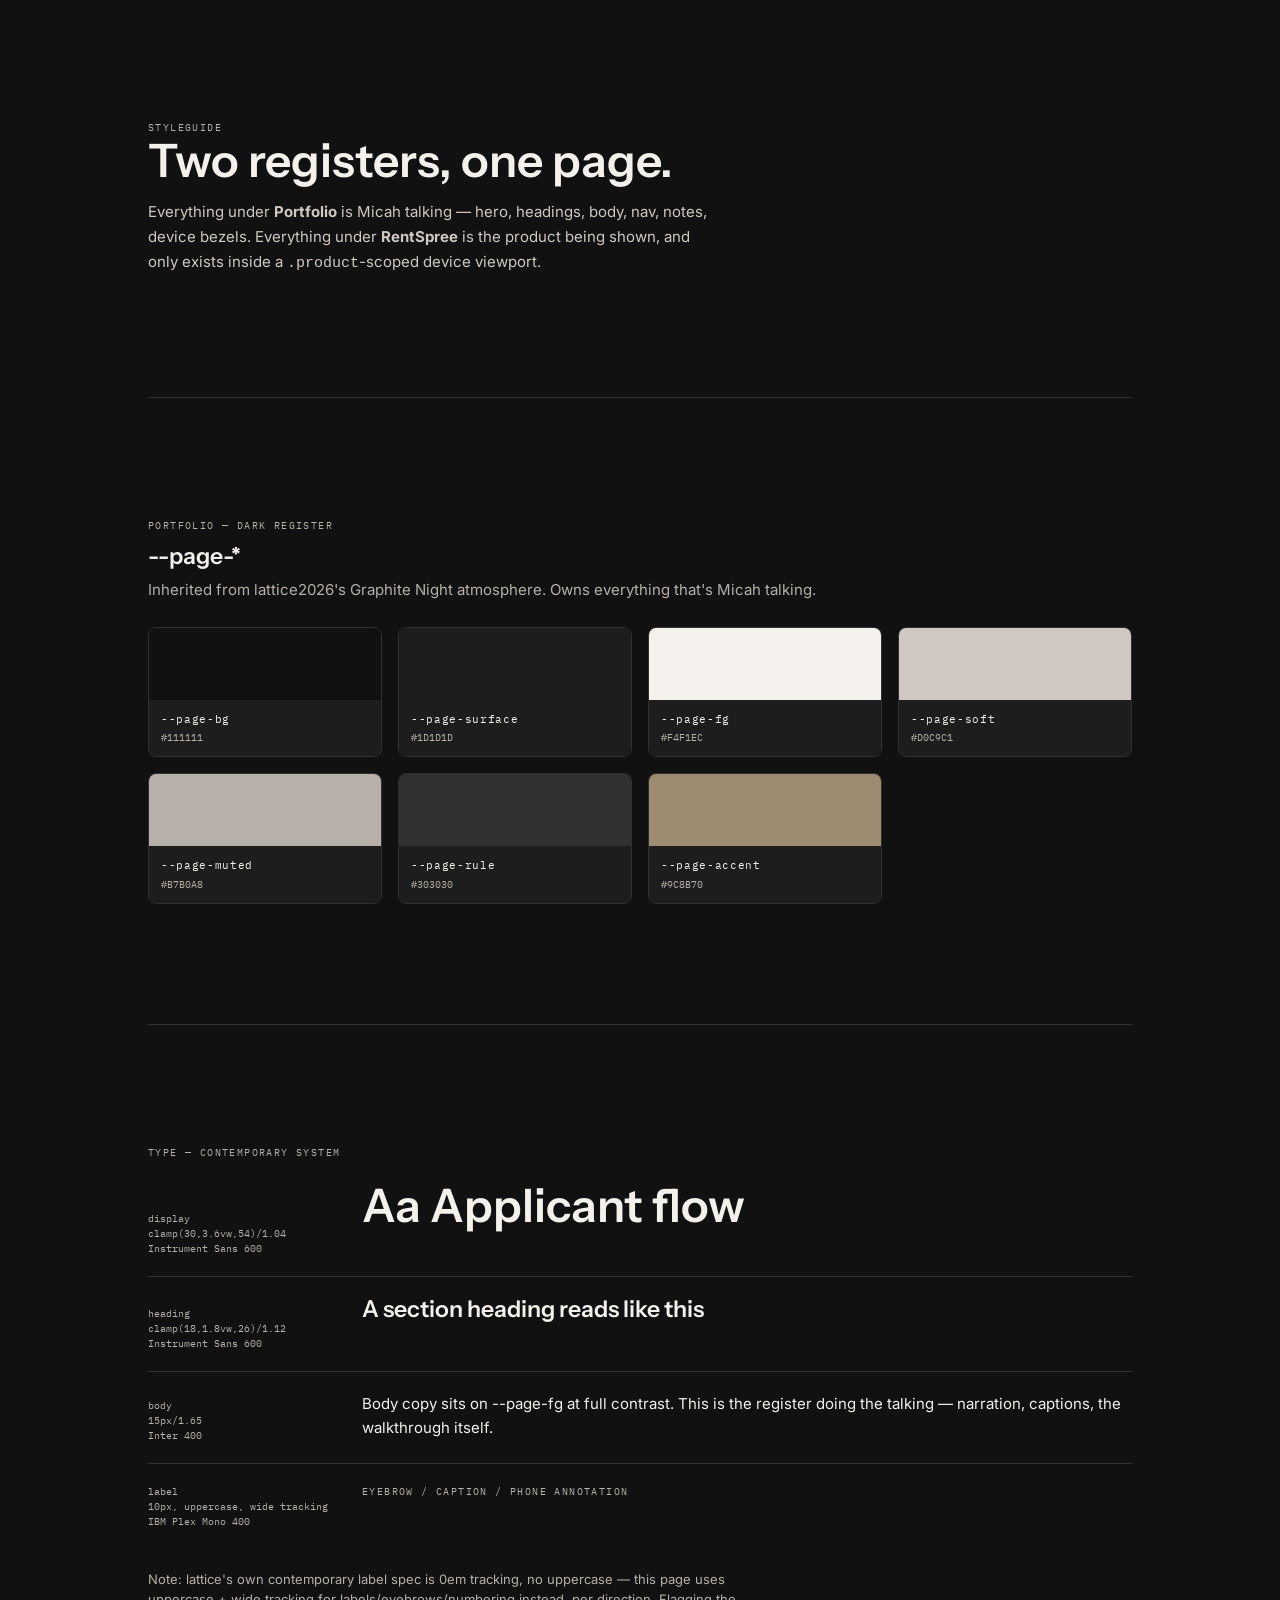
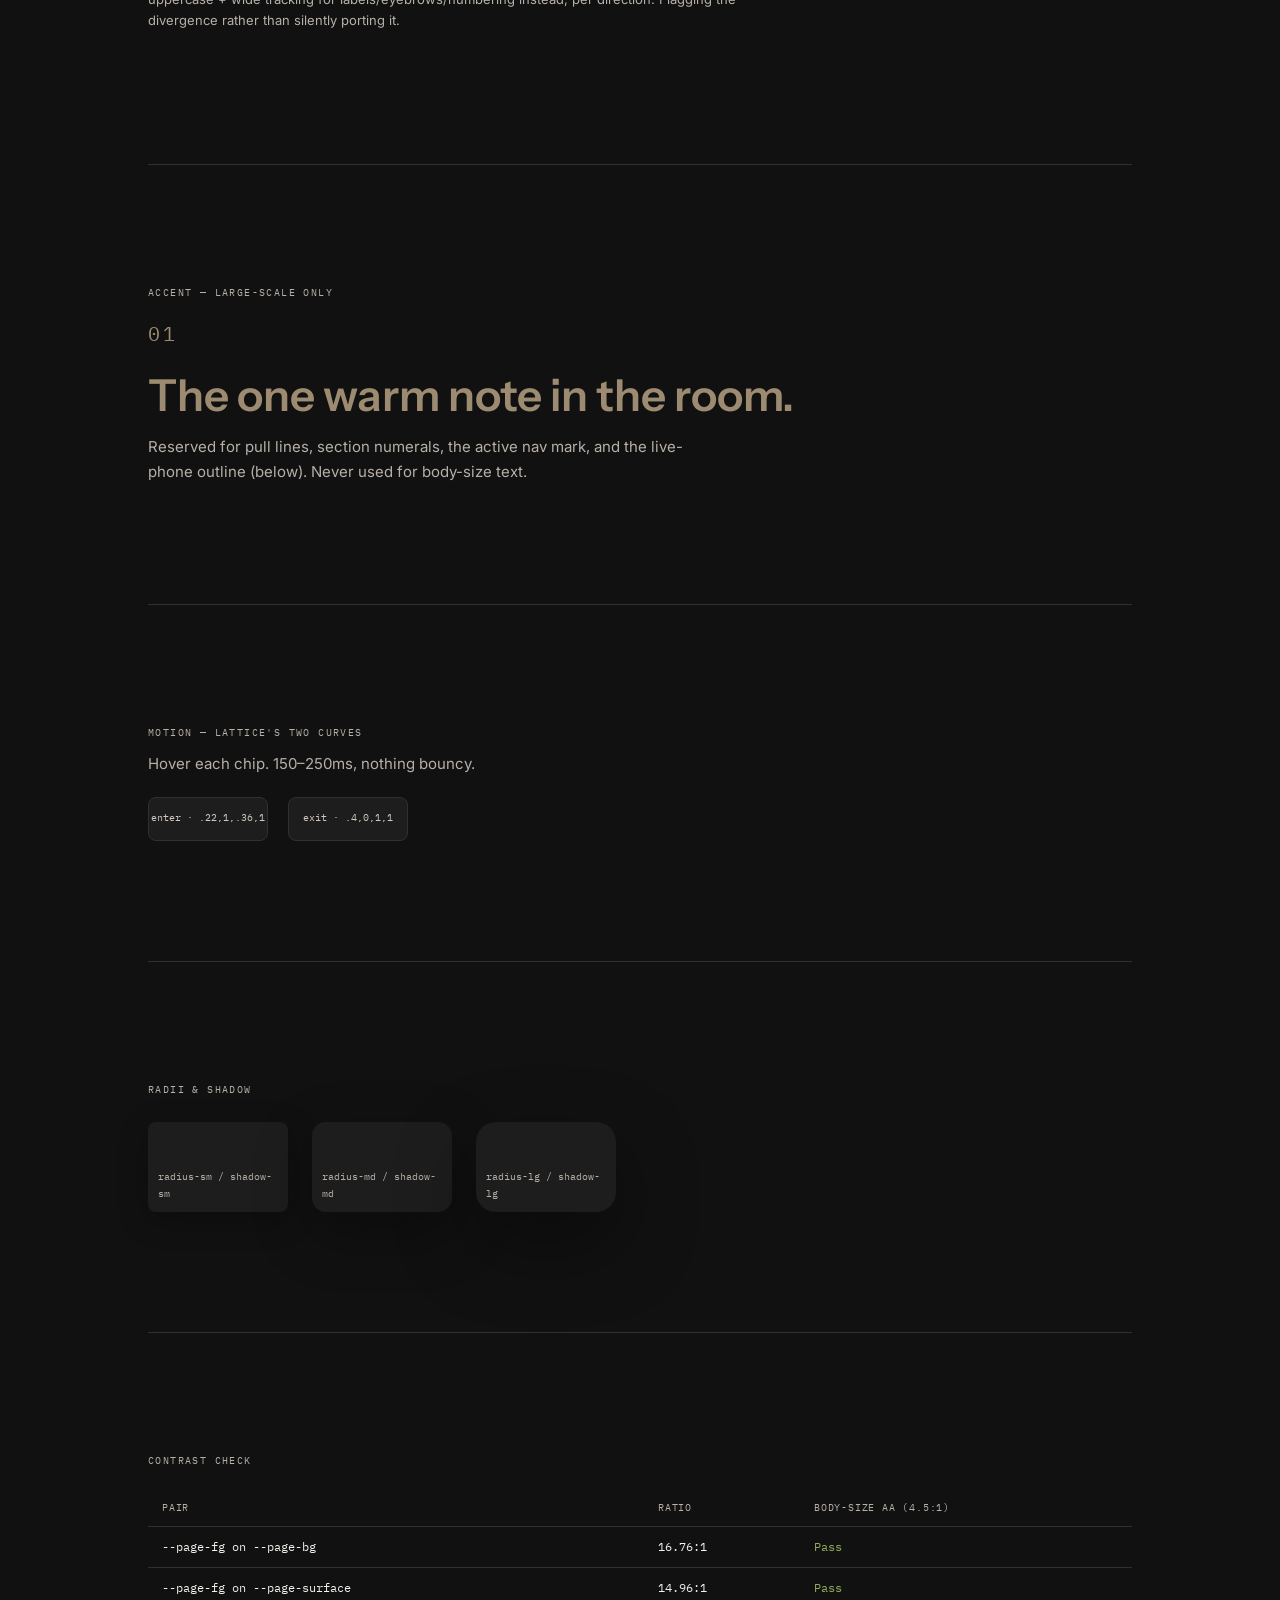
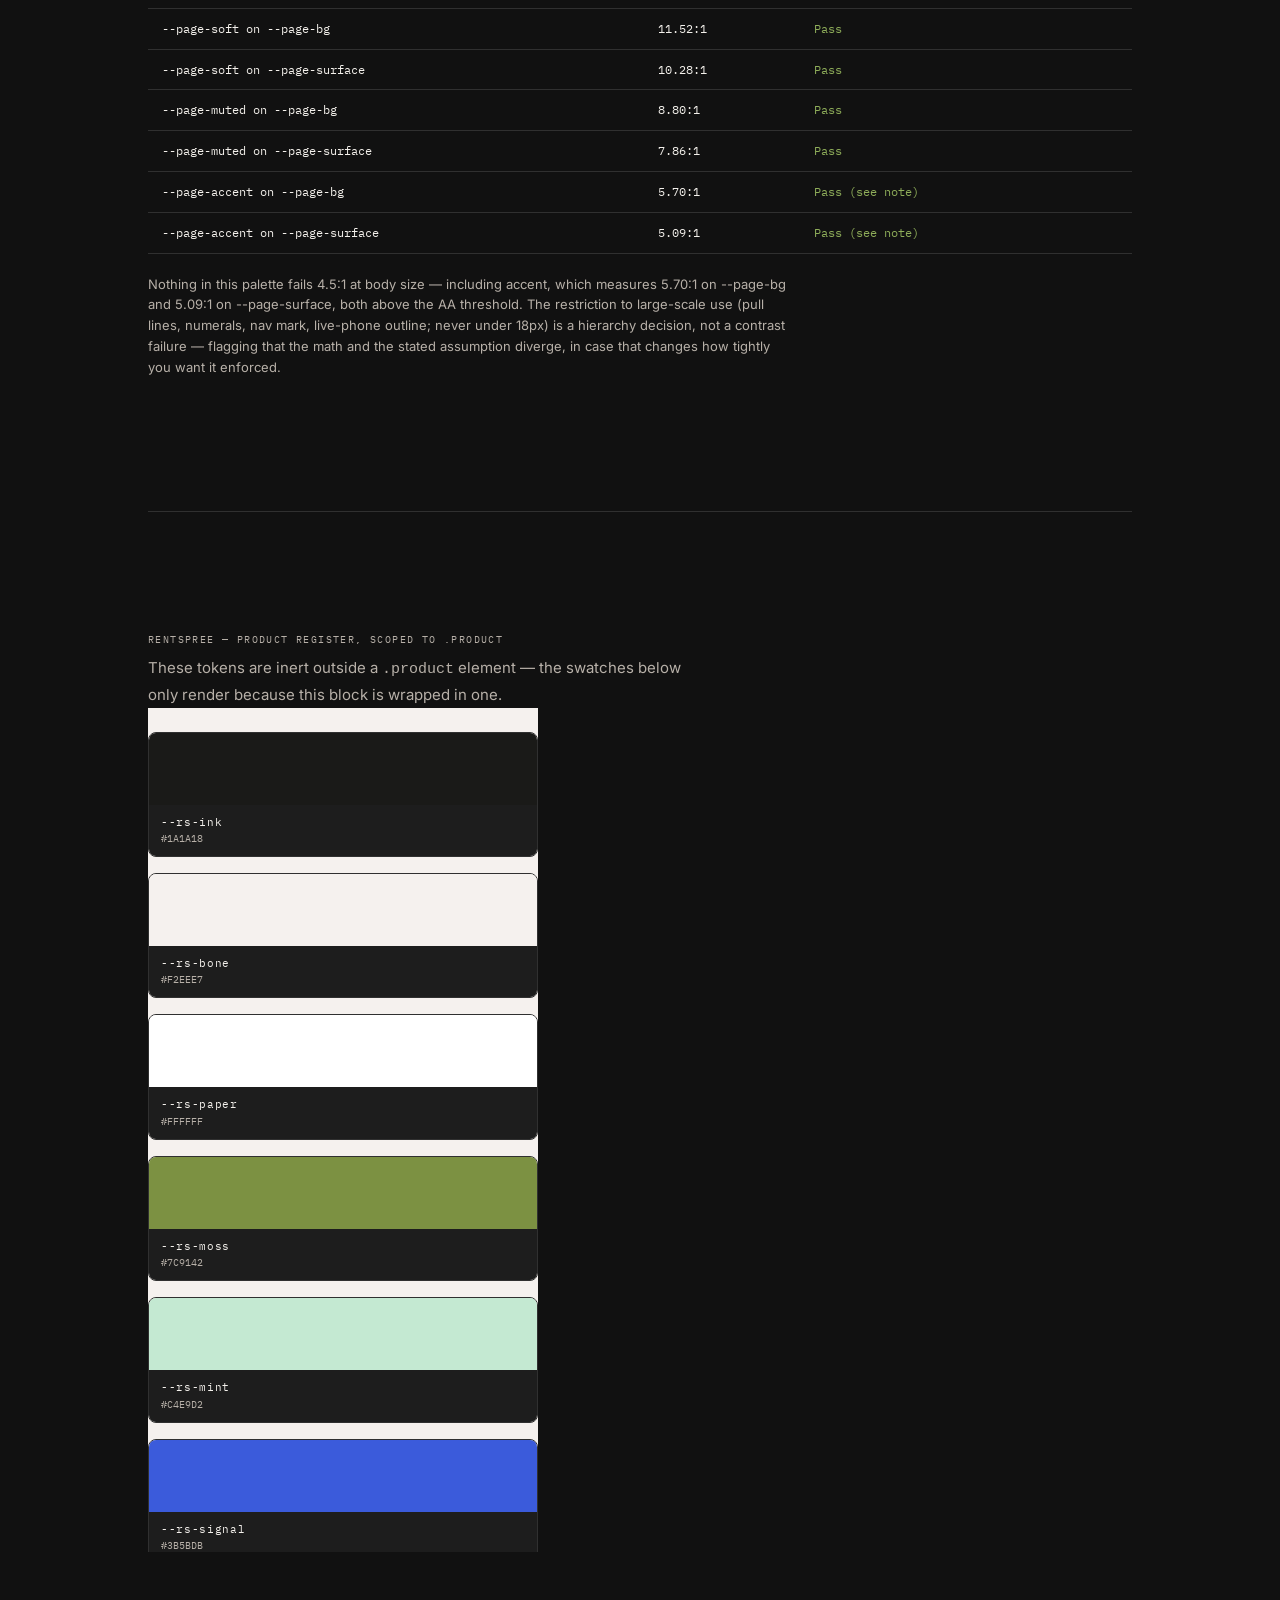
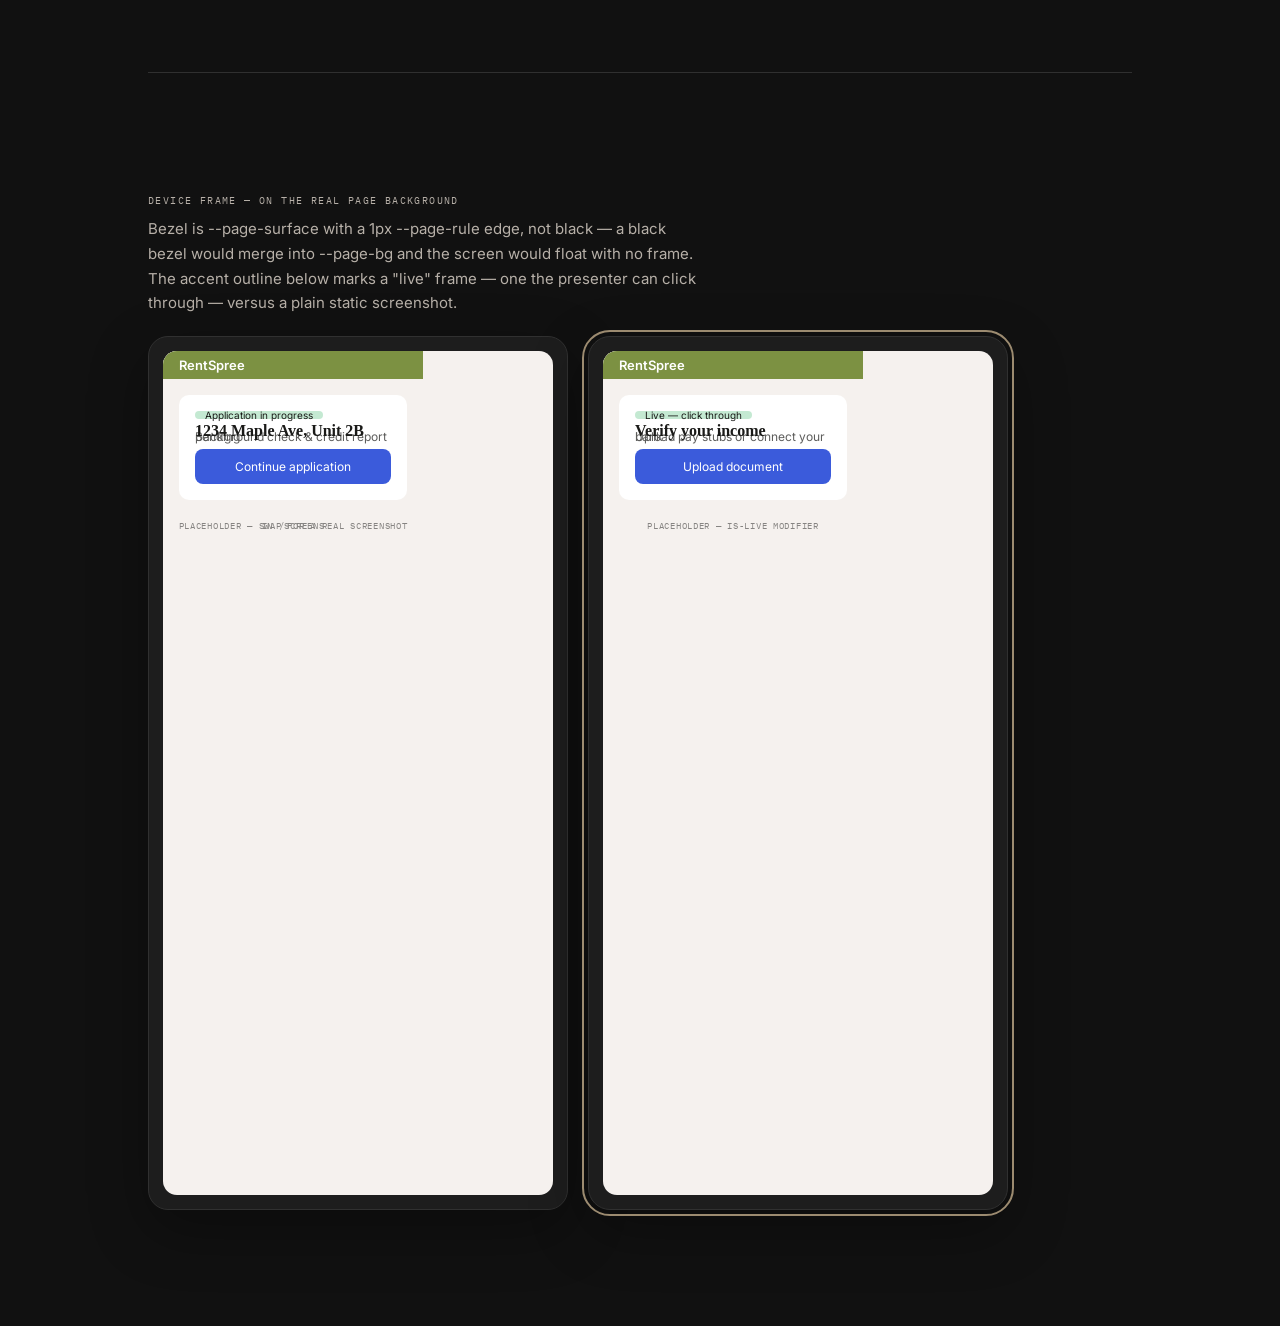
==== styleguide/index.html @ ebcebbb8 "Add applicants case-study prototype RentSpree applicant-experience redesign case study: hero, thesis" ====
<!DOCTYPE html>
<html lang="en">
<head>
<meta charset="UTF-8" />
<meta name="viewport" content="width=device-width, initial-scale=1.0" />
<title>Styleguide — Applicants</title>
<link rel="stylesheet" href="../css/styles.css" />
<style>
  /* Styleguide-only presentation chrome — not part of the token system. */
  .sg-section { border-top: 1px solid var(--page-rule); }
  .sg-section:first-of-type { border-top: none; }
  .sg-kicker { text-transform: uppercase; }
  .sg-grid { display: grid; grid-template-columns: repeat(auto-fill, minmax(200px, 1fr)); gap: 16px; margin-top: 24px; }
  .sg-swatch { border-radius: var(--radius-sm); overflow: hidden; border: 1px solid var(--page-rule); }
  .sg-swatch-color { height: 72px; }
  .sg-swatch-meta { padding: 10px 12px; background: var(--page-surface); }
  .sg-swatch-meta .name { font-family: var(--font-label); font-size: 11px; letter-spacing: 0.06em; color: var(--page-fg); margin-bottom: 2px; }
  .sg-swatch-meta .hex { font-family: var(--font-label); font-size: 10px; color: var(--page-muted); }
  .sg-type-row { display: flex; align-items: baseline; gap: 24px; padding: 20px 0; border-top: 1px solid var(--page-rule); }
  .sg-type-row:first-of-type { border-top: none; }
  .sg-type-row .meta { flex-shrink: 0; width: 190px; font-family: var(--font-label); font-size: 10px; color: var(--page-muted); line-height: 1.5; }
  .sg-motion-row { display: flex; gap: 20px; align-items: center; margin-top: 20px; flex-wrap: wrap; }
  .sg-motion-chip {
    width: 120px; height: 44px; border-radius: var(--radius-sm);
    background: var(--page-surface); border: 1px solid var(--page-rule);
    display: flex; align-items: center; justify-content: center;
    font-family: var(--font-label); font-size: 10px; color: var(--page-soft);
    cursor: pointer; transform: translateY(0);
  }
  .sg-motion-chip.enter { transition: transform var(--duration-slow) var(--ease-enter); }
  .sg-motion-chip.exit { transition: transform var(--duration-fast) var(--ease-exit); }
  .sg-motion-chip:hover { transform: translateY(-6px); }
  .sg-shadow-row { display: flex; gap: 24px; margin-top: 24px; flex-wrap: wrap; }
  .sg-shadow-chip {
    width: 140px; height: 90px; border-radius: var(--radius-md);
    background: var(--page-surface); display: flex; align-items: flex-end;
    padding: 10px; font-family: var(--font-label); font-size: 10px; color: var(--page-muted);
  }
  .sg-contrast-table { width: 100%; border-collapse: collapse; margin-top: 20px; font-family: var(--font-label); font-size: 12px; }
  .sg-contrast-table th, .sg-contrast-table td { text-align: left; padding: 10px 14px; border-bottom: 1px solid var(--page-rule); }
  .sg-contrast-table th { color: var(--page-muted); font-weight: 400; text-transform: uppercase; letter-spacing: 0.08em; font-size: 10px; }
  .sg-pass { color: var(--rs-moss, #8FAE5A); }
  .sg-note { color: var(--page-muted); font-family: var(--font-body); font-size: 13px; line-height: 1.6; margin-top: 20px; max-width: 640px; }

  /* Placeholder RentSpree screen mock — swap for a real screenshot in
     /screens once one exists. Built entirely from --rs-* tokens to prove
     the scoping: these values do not exist outside .product. */
  .screen-mock { width: 260px; background: var(--rs-bone); font-family: var(--font-body); }
  .screen-mock .bar { background: var(--rs-moss); color: var(--rs-paper); padding: 14px 16px; font-size: 13px; font-weight: 600; }
  .screen-mock .card { background: var(--rs-paper); margin: 16px; padding: 16px; border-radius: 10px; }
  .screen-mock .card h4 { font-family: Georgia, serif; margin: 0 0 6px; color: var(--rs-ink); font-size: 16px; }
  .screen-mock .card p { margin: 0 0 12px; color: var(--rs-ink); font-size: 12px; opacity: 0.7; }
  .screen-mock .card .pill { display: inline-block; background: var(--rs-mint); color: var(--rs-ink); font-size: 10px; padding: 4px 10px; border-radius: 999px; margin-bottom: 12px; }
  .screen-mock .card button { background: var(--rs-signal); color: var(--rs-paper); border: none; border-radius: 8px; padding: 10px 14px; font-size: 12px; font-family: inherit; width: 100%; }
  .screen-mock .placeholder-tag { text-align: center; padding: 10px; font-family: var(--font-label); font-size: 9px; letter-spacing: 0.08em; color: var(--rs-ink); opacity: 0.5; text-transform: uppercase; }
</style>
</head>
<body>
  <main class="wrap">

    <section class="sg-section" style="padding-top: var(--space-section);">
      <p class="label">Styleguide</p>
      <h1 class="display">Two registers, one page.</h1>
      <p class="text-body text-soft" style="margin-top: 16px; max-width: 560px;">
        Everything under <strong>Portfolio</strong> is Micah talking — hero, headings, body,
        nav, notes, device bezels. Everything under <strong>RentSpree</strong> is the product
        being shown, and only exists inside a <code>.product</code>-scoped device viewport.
      </p>
    </section>

    <!-- ── Portfolio register ────────────────────────────────────────── -->
    <section class="sg-section">
      <p class="label sg-kicker">Portfolio — dark register</p>
      <h2 class="heading" style="margin-top: 10px;">--page-*</h2>
      <p class="text-body text-muted" style="margin-top: 8px;">Inherited from lattice2026's Graphite Night atmosphere. Owns everything that's Micah talking.</p>

      <div class="sg-grid">
        <div class="sg-swatch"><div class="sg-swatch-color" style="background:#111111;"></div><div class="sg-swatch-meta"><div class="name">--page-bg</div><div class="hex">#111111</div></div></div>
        <div class="sg-swatch"><div class="sg-swatch-color" style="background:#1D1D1D;"></div><div class="sg-swatch-meta"><div class="name">--page-surface</div><div class="hex">#1D1D1D</div></div></div>
        <div class="sg-swatch"><div class="sg-swatch-color" style="background:#F4F1EC;"></div><div class="sg-swatch-meta"><div class="name">--page-fg</div><div class="hex">#F4F1EC</div></div></div>
        <div class="sg-swatch"><div class="sg-swatch-color" style="background:#D0C9C1;"></div><div class="sg-swatch-meta"><div class="name">--page-soft</div><div class="hex">#D0C9C1</div></div></div>
        <div class="sg-swatch"><div class="sg-swatch-color" style="background:#B7B0A8;"></div><div class="sg-swatch-meta"><div class="name">--page-muted</div><div class="hex">#B7B0A8</div></div></div>
        <div class="sg-swatch"><div class="sg-swatch-color" style="background:#303030;"></div><div class="sg-swatch-meta"><div class="name">--page-rule</div><div class="hex">#303030</div></div></div>
        <div class="sg-swatch"><div class="sg-swatch-color" style="background:#9C8B70;"></div><div class="sg-swatch-meta"><div class="name">--page-accent</div><div class="hex">#9C8B70</div></div></div>
      </div>
    </section>

    <!-- ── Type ──────────────────────────────────────────────────────── -->
    <section class="sg-section">
      <p class="label sg-kicker">Type — contemporary system</p>
      <div class="sg-type-row">
        <div class="meta">display<br/>clamp(30,3.6vw,54)/1.04<br/>Instrument Sans 600</div>
        <div class="display">Aa Applicant flow</div>
      </div>
      <div class="sg-type-row">
        <div class="meta">heading<br/>clamp(18,1.8vw,26)/1.12<br/>Instrument Sans 600</div>
        <div class="heading">A section heading reads like this</div>
      </div>
      <div class="sg-type-row">
        <div class="meta">body<br/>15px/1.65<br/>Inter 400</div>
        <p class="text-body">Body copy sits on --page-fg at full contrast. This is the register doing the talking — narration, captions, the walkthrough itself.</p>
      </div>
      <div class="sg-type-row">
        <div class="meta">label<br/>10px, uppercase, wide tracking<br/>IBM Plex Mono 400</div>
        <p class="label">Eyebrow / caption / phone annotation</p>
      </div>
      <p class="sg-note">
        Note: lattice's own contemporary label spec is 0em tracking, no uppercase — this page uses uppercase + wide tracking
        for labels/eyebrows/numbering instead, per direction. Flagging the divergence rather than silently porting it.
      </p>
    </section>

    <!-- ── Accent discipline ─────────────────────────────────────────── -->
    <section class="sg-section">
      <p class="label sg-kicker">Accent — large-scale only</p>
      <p class="section-number" style="margin-top: 16px;">01</p>
      <p class="pull-line" style="margin-top: 10px;">The one warm note in the room.</p>
      <p class="text-body text-muted" style="margin-top: 14px; max-width: 560px;">
        Reserved for pull lines, section numerals, the active nav mark, and the live-phone outline (below).
        Never used for body-size text.
      </p>
    </section>

    <!-- ── Motion ────────────────────────────────────────────────────── -->
    <section class="sg-section">
      <p class="label sg-kicker">Motion — lattice's two curves</p>
      <p class="text-body text-muted" style="margin-top: 10px;">Hover each chip. 150–250ms, nothing bouncy.</p>
      <div class="sg-motion-row">
        <div class="sg-motion-chip enter">enter · .22,1,.36,1</div>
        <div class="sg-motion-chip exit">exit · .4,0,1,1</div>
      </div>
    </section>

    <!-- ── Radii & shadow ────────────────────────────────────────────── -->
    <section class="sg-section">
      <p class="label sg-kicker">Radii &amp; shadow</p>
      <div class="sg-shadow-row">
        <div class="sg-shadow-chip" style="border-radius: var(--radius-sm); box-shadow: var(--shadow-sm);">radius-sm / shadow-sm</div>
        <div class="sg-shadow-chip" style="border-radius: var(--radius-md); box-shadow: var(--shadow-md);">radius-md / shadow-md</div>
        <div class="sg-shadow-chip" style="border-radius: var(--radius-lg); box-shadow: var(--shadow-lg);">radius-lg / shadow-lg</div>
      </div>
    </section>

    <!-- ── Contrast check ────────────────────────────────────────────── -->
    <section class="sg-section">
      <p class="label sg-kicker">Contrast check</p>
      <table class="sg-contrast-table">
        <thead><tr><th>Pair</th><th>Ratio</th><th>Body-size AA (4.5:1)</th></tr></thead>
        <tbody>
          <tr><td>--page-fg on --page-bg</td><td>16.76:1</td><td class="sg-pass">Pass</td></tr>
          <tr><td>--page-fg on --page-surface</td><td>14.96:1</td><td class="sg-pass">Pass</td></tr>
          <tr><td>--page-soft on --page-bg</td><td>11.52:1</td><td class="sg-pass">Pass</td></tr>
          <tr><td>--page-soft on --page-surface</td><td>10.28:1</td><td class="sg-pass">Pass</td></tr>
          <tr><td>--page-muted on --page-bg</td><td>8.80:1</td><td class="sg-pass">Pass</td></tr>
          <tr><td>--page-muted on --page-surface</td><td>7.86:1</td><td class="sg-pass">Pass</td></tr>
          <tr><td>--page-accent on --page-bg</td><td>5.70:1</td><td class="sg-pass">Pass (see note)</td></tr>
          <tr><td>--page-accent on --page-surface</td><td>5.09:1</td><td class="sg-pass">Pass (see note)</td></tr>
        </tbody>
      </table>
      <p class="sg-note">
        Nothing in this palette fails 4.5:1 at body size — including accent, which measures 5.70:1 on --page-bg and 5.09:1
        on --page-surface, both above the AA threshold. The restriction to large-scale use (pull lines, numerals, nav mark,
        live-phone outline; never under 18px) is a hierarchy decision, not a contrast failure — flagging that the math and
        the stated assumption diverge, in case that changes how tightly you want it enforced.
      </p>
    </section>

    <!-- ── RentSpree register ────────────────────────────────────────── -->
    <section class="sg-section">
      <p class="label sg-kicker">RentSpree — product register, scoped to .product</p>
      <p class="text-body text-muted" style="margin-top: 8px; max-width: 560px;">
        These tokens are inert outside a <code>.product</code> element — the swatches below only render because this
        block is wrapped in one.
      </p>
      <div class="product">
        <div class="sg-grid">
          <div class="sg-swatch"><div class="sg-swatch-color" style="background:var(--rs-ink);"></div><div class="sg-swatch-meta"><div class="name">--rs-ink</div><div class="hex">#1A1A18</div></div></div>
          <div class="sg-swatch"><div class="sg-swatch-color" style="background:var(--rs-bone);"></div><div class="sg-swatch-meta"><div class="name">--rs-bone</div><div class="hex">#F2EEE7</div></div></div>
          <div class="sg-swatch"><div class="sg-swatch-color" style="background:var(--rs-paper); border-color: var(--page-rule);"></div><div class="sg-swatch-meta"><div class="name">--rs-paper</div><div class="hex">#FFFFFF</div></div></div>
          <div class="sg-swatch"><div class="sg-swatch-color" style="background:var(--rs-moss);"></div><div class="sg-swatch-meta"><div class="name">--rs-moss</div><div class="hex">#7C9142</div></div></div>
          <div class="sg-swatch"><div class="sg-swatch-color" style="background:var(--rs-mint);"></div><div class="sg-swatch-meta"><div class="name">--rs-mint</div><div class="hex">#C4E9D2</div></div></div>
          <div class="sg-swatch"><div class="sg-swatch-color" style="background:var(--rs-signal);"></div><div class="sg-swatch-meta"><div class="name">--rs-signal</div><div class="hex">#3B5BDB</div></div></div>
        </div>
      </div>
    </section>

    <!-- ── Device frame on the real page background ─────────────────── -->
    <section class="sg-section" style="padding-bottom: var(--space-section);">
      <p class="label sg-kicker">Device frame — on the real page background</p>
      <p class="text-body text-muted" style="margin-top: 8px; max-width: 560px;">
        Bezel is --page-surface with a 1px --page-rule edge, not black — a black bezel would merge into --page-bg and the
        screen would float with no frame. The accent outline below marks a "live" frame — one the presenter can click
        through — versus a plain static screenshot.
      </p>
      <div class="sg-motion-row" style="align-items: flex-start;">
        <div class="device-frame">
          <div class="product screen">
            <div class="screen-mock">
              <div class="bar">RentSpree</div>
              <div class="card">
                <span class="pill">Application in progress</span>
                <h4>1234 Maple Ave, Unit 2B</h4>
                <p>Background check &amp; credit report pending</p>
                <button>Continue application</button>
              </div>
              <div class="placeholder-tag">Placeholder — swap for a real screenshot in /screens</div>
            </div>
          </div>
        </div>
        <div class="device-frame is-live">
          <div class="product screen">
            <div class="screen-mock">
              <div class="bar">RentSpree</div>
              <div class="card">
                <span class="pill">Live — click through</span>
                <h4>Verify your income</h4>
                <p>Upload pay stubs or connect your bank</p>
                <button>Upload document</button>
              </div>
              <div class="placeholder-tag">Placeholder — is-live modifier</div>
            </div>
          </div>
        </div>
      </div>
    </section>

  </main>
</body>
</html>
---- css/styles.css ----
@import url('https://fonts.googleapis.com/css2?family=Instrument+Sans:wght@300;400;500;600&family=IBM+Plex+Mono:ital,wght@0,300;0,400;0,500;1,300;1,400&family=Inter:wght@400;500;600&family=Newsreader:opsz,wght@6..72,400;6..72,500&family=Manrope:wght@400;500;600;700&display=swap');

/* ============================================================================
   APPLICANTS — design tokens
   Real CSS custom properties, not JS objects — unlike lattice2026, this page
   never swaps palettes at runtime, so the tokens can live where they belong.

   TWO REGISTERS. They must not bleed into each other:
     --page-*  the portfolio voice. Everything that's Micah talking: hero,
               headings, body, nav, captions, notes, device bezels, footer.
     --rs-*    RentSpree, the product being shown. Scoped under `.product`,
               applied only to the device-viewport contents. Never reference
               --rs-* outside `.product`, never reference --page-* inside it.
   No lint config enforces this yet — this comment is the enforcement.
   ============================================================================ */

:root {
  /* ── Portfolio register — inherited from lattice2026's Graphite Night
     atmosphere + contemporary type system. This is the hand. ───────────── */
  --page-bg:      #111111;
  --page-surface: #1D1D1D;
  --page-fg:      #F4F1EC;
  --page-soft:    #D0C9C1;
  --page-muted:   #B7B0A8;
  --page-rule:    #303030;
  --page-accent:  #9C8B70; /* the one warm note — don't add another */

  /* ── Type — contemporary system, ported verbatim from lattice's data.js ── */
  --font-heading: 'Instrument Sans', system-ui, sans-serif;
  --font-body:    'Inter', 'Helvetica Neue', sans-serif; /* contemporary.body in lattice's data.js */
  --font-label:   'IBM Plex Mono', 'Courier New', monospace;

  --size-display: clamp(30px, 3.6vw, 54px);
  --line-display: 1.04;
  --weight-display: 600;

  --size-heading: clamp(18px, 1.8vw, 26px);
  --line-heading: 1.12;
  --weight-heading: 600;

  --size-body: 15px;
  --line-body: 1.65;

  --size-label: 10px;
  --weight-label: 400;
  --tracking-label: 0.14em; /* deliberate: lattice's own contemporary label is
    0em/no-transform in data.js, but this page's eyebrows/captions/numbering
    need to read as labels at a glance, so this is uppercase + wide tracking
    per direction, not a strict port. Flagged in the report back. */

  /* ── Motion — lattice's two curves, nothing else ─────────────────────── */
  --ease-enter: cubic-bezier(.22, 1, .36, 1);
  --ease-exit:  cubic-bezier(.4, 0, 1, 1);
  --duration-fast: 150ms;
  --duration-base: 200ms;
  --duration-slow: 250ms;

  /* ── Radii — 8–20px band, same as lattice's chrome ───────────────────── */
  --radius-sm: 8px;
  --radius-md: 14px;
  --radius-lg: 20px;

  /* ── Shadows — lattice's actual layered values, reused verbatim ──────── */
  --shadow-sm: 0 8px 30px rgba(0, 0, 0, 0.28);
  --shadow-md: 0 20px 60px rgba(0, 0, 0, 0.32);
  --shadow-lg: 0 30px 80px rgba(0, 0, 0, 0.4);

  /* ── Layout — the deliberate break from lattice's edge-to-edge canvas ── */
  --content-max: 1080px;
  --gutter: clamp(20px, 6vw, 48px);
  --space-section: clamp(64px, 10vw, 120px);
}

/* ── RentSpree register — the product being demoed. Scoped to `.product`
   on the device-viewport element. Nowhere else. ─────────────────────────── */
.product {
  --rs-ink:    #1A1A18;
  --rs-bone:   #F5F1EE; /* pixel-sampled off refs/ exports 08-19 — was #F2EEE7, an eyeball guess */
  --rs-paper:  #FFFFFF;
  --rs-moss:   #7C9142;
  --rs-mint:   #C4E9D2;
  --rs-signal: #3B5BDB;
  /* Proposed 7th token, not in the original 6 — the applications-list property
     cards render as a third neutral, visibly darker than --rs-paper and
     visibly grayer than --rs-bone. Neither existing token matches without
     looking wrong. Named to match the moss/mint/bone pattern; flagged in the
     report back rather than silently folded into --rs-paper. */
  --rs-fog:    #ECE8DF; /* pixel-sampled, confirms the earlier eyeballed guess almost exactly */

  /* New from the 08-19 refs — a pale blue fill for a selected radio row.
     Pixel-sampled at #D7E5FF; roughly a ~20% tint of --rs-signal over white,
     but close enough only in spirit — kept as its own literal token rather
     than a computed tint so it matches the export exactly. */
  --rs-signal-tint: #D7E5FF;

  --rs-font-heading: 'Newsreader', Georgia, serif;
  --rs-font-body:    'Manrope', system-ui, sans-serif;

  /* Layout/color for the scope element itself lives here too, not in
     product.css — a bare `.product { }` selector declared separately in two
     stylesheets was silently losing its second declaration in this browser's
     rendering (full rule dropped from the parsed CSSOM, cause unconfirmed).
     One rule, one place, no collision possible. */
  width: 390px;
  height: 844px;
  position: relative; /* anchors .rs-scroll-top to the screen, not the page */
  display: flex;
  flex-direction: column;
  background: var(--rs-bone);
  color: var(--rs-ink);
  font-family: var(--rs-font-body);
  font-size: 15px;
  line-height: 1.4;
  overflow: hidden;
}

/* ── Reset ────────────────────────────────────────────────────────────── */
* { box-sizing: border-box; }
html, body { height: 100%; margin: 0; }
body {
  background: var(--page-bg);
  color: var(--page-fg);
  font-family: var(--font-body);
  font-size: var(--size-body);
  line-height: var(--line-body);
}
img { max-width: 100%; display: block; }
a { color: inherit; }

@media (prefers-reduced-motion: reduce) {
  *, *::before, *::after {
    animation-duration: 0.01ms !important;
    animation-iteration-count: 1 !important;
    transition-duration: 0.01ms !important;
    scroll-behavior: auto !important;
  }
}

/* ── Type scale — contemporary, portfolio register only ──────────────────
   Hero is the one deliberate exception (exceeds --size-display) — deferred
   until the hero content/copy exists; see the report back for why. ──────── */
.display {
  font-family: var(--font-heading);
  font-size: var(--size-display);
  line-height: var(--line-display);
  font-weight: var(--weight-display);
  color: var(--page-fg);
  margin: 0;
}
.heading {
  font-family: var(--font-heading);
  font-size: var(--size-heading);
  line-height: var(--line-heading);
  font-weight: var(--weight-heading);
  color: var(--page-fg);
  margin: 0;
}
.text-body { font-family: var(--font-body); font-size: var(--size-body); line-height: var(--line-body); color: var(--page-fg); margin: 0; }
.text-soft { color: var(--page-soft); }
.text-muted { color: var(--page-muted); } /* captions & labels only — see contrast note */
.label {
  font-family: var(--font-label);
  font-size: var(--size-label);
  font-weight: var(--weight-label);
  text-transform: uppercase;
  letter-spacing: var(--tracking-label);
  color: var(--page-muted);
  margin: 0;
}

/* ── Accent discipline ─────────────────────────────────────────────────────
   --page-accent is restricted to large-scale marks: pull lines, section
   numerals, the active nav mark, the live-phone outline. Never body text,
   never anything under 18px — enforced by convention, not by a lint rule. */
.pull-line {
  font-family: var(--font-heading);
  font-size: clamp(28px, 4vw, 44px);
  line-height: 1.15;
  font-weight: var(--weight-display);
  color: var(--page-accent);
  margin: 0;
}
.section-number {
  font-family: var(--font-label);
  font-size: 20px;
  letter-spacing: var(--tracking-label);
  color: var(--page-accent);
}
.nav-mark.active { color: var(--page-accent); }

/* ── Reading column — 1080px max-width with real gutters ─────────────────
   Deliberate break from lattice's full-bleed, no-max-width canvas. ──────── */
.wrap {
  max-width: var(--content-max);
  margin: 0 auto;
  padding: 0 var(--gutter);
}
section {
  padding-top: var(--space-section);
  padding-bottom: var(--space-section);
}
/* #hero manages its own vertical rhythm via .title's min-height:100vh +
   padding — stacking the generic section padding on top of that made the
   hero ~1.5x a viewport tall, pushing the last two lines and the scroll
   cue below the fold on load. */
#hero {
  padding-top: 0;
  padding-bottom: 0;
}

/* ── Device frame / bezel ─────────────────────────────────────────────────
   Bezel goes lighter than the page, not darker: a black bezel would merge
   into #111111 and the phone would read as a floating rectangle instead of
   a lit panel. --page-surface + a 1px --page-rule edge keeps the frame
   legible against the page while still reading as part of the dark register. */
.device-frame {
  display: inline-block;
  background: var(--page-surface);
  border: 1px solid var(--page-rule);
  border-radius: var(--radius-lg);
  padding: 14px;
  box-shadow: var(--shadow-md);
}
.device-frame .screen {
  border-radius: var(--radius-md);
  overflow: hidden;
  line-height: 0;
}
.device-frame.is-live {
  outline: 2px solid var(--page-accent);
  outline-offset: 4px;
  border-radius: calc(var(--radius-lg) + 2px);
}

/* ── Hero — character-scramble stack ──────────────────────────────────────
   No field of its own (the page is already #111111) — weight comes from
   scale and emptiness. SplitText/scramble wiring lives in js/hero.js. ────── */
.title {
  min-height: 100vh;
  display: flex;
  flex-direction: column;
  align-items: center;
  justify-content: center;
  cursor: crosshair;
  text-align: center;
  padding: var(--space-section) var(--gutter);
}
.title h1 {
  font-family: var(--font-heading);
  font-size: 7.5vw;
  font-weight: 600;
  line-height: 0.95;
  letter-spacing: -0.03em;
  width: 80%;
  margin: 0 auto;
  color: var(--page-fg);
}
.title h1.title-stanza { margin-top: 0.35em; } /* the blank-line break between the two stanzas of hero copy */
.title .char { position: relative; display: inline-block; }
.title .detail-size {
  position: absolute;
  left: 0;
  bottom: -14px;
  height: 1px;
  line-height: 1;
  font-family: var(--font-label);
  font-size: 11px;
  white-space: nowrap;
  color: var(--page-accent);
  pointer-events: none;
}
.scroll-cue { margin-top: 40px; }

/* ============================================================================
   SHELL — 8-section scroll structure, sticky bar, pill nav, keyboard nav,
   scroll-triggered reveal. Wiring lives in js/shell.js.
   ============================================================================ */

html {
  scroll-padding-top: 56px; /* sticky bar height, so the chapter-jumper's target isn't hidden under it */
}

/* ── Reveal-on-scroll — one fade+rise per section, fires once ────────────── */
.reveal {
  opacity: 0;
  transform: translateY(24px);
  transition: opacity .4s var(--ease-enter), transform .4s var(--ease-enter);
}
.reveal.is-visible { opacity: 1; transform: translateY(0); }
@media (prefers-reduced-motion: reduce) {
  .reveal { opacity: 1; transform: none; transition: none; }
}

/* ── Sticky hairline bar — hidden while #hero is in view ─────────────────── */
.top-bar {
  position: sticky;
  top: 0;
  z-index: 30;
  display: flex;
  align-items: center;
  justify-content: space-between;
  height: 56px;
  padding: 0 var(--gutter);
  border-bottom: 1px solid var(--page-rule);
  background: rgba(17, 17, 17, 0.86);
  backdrop-filter: blur(6px);
  font-family: var(--font-label);
  font-size: 11px;
  letter-spacing: 0.08em;
  text-transform: uppercase;
  color: var(--page-muted);
  opacity: 0;
  transform: translateY(-100%);
  transition: opacity var(--duration-base) var(--ease-enter), transform var(--duration-base) var(--ease-enter);
  pointer-events: none;
}
.top-bar.is-visible { opacity: 1; transform: translateY(0); pointer-events: auto; }
.top-bar .top-bar-section { color: var(--page-soft); }

/* ── Pill nav — collapsed pill + plain jump list, lattice's curves ───────── */
.section-pill {
  position: fixed;
  bottom: 24px;
  right: 24px;
  z-index: 40;
  display: flex;
  align-items: center;
  gap: 10px;
  border: 1px solid var(--page-rule);
  background: rgba(29, 29, 29, 0.92);
  backdrop-filter: blur(6px);
  border-radius: 999px;
  padding: 12px 18px;
  font-family: var(--font-label);
  font-size: 11px;
  letter-spacing: 0.06em;
  color: var(--page-fg);
  cursor: pointer;
  box-shadow: var(--shadow-sm);
  transition: background-color var(--duration-base) ease;
}
.section-pill:hover { background: rgba(40, 40, 40, 0.95); }
.section-pill:focus-visible { outline: 2px solid var(--page-accent); outline-offset: 2px; }
.section-pill .pill-count { color: var(--page-accent); font-weight: 600; }
.section-pill .pill-sep { color: var(--page-rule); }

.section-jumplist {
  position: fixed;
  bottom: 24px;
  right: 24px;
  z-index: 40;
  width: min(260px, calc(100vw - 40px));
  background: var(--page-surface);
  border: 1px solid var(--page-rule);
  border-radius: var(--radius-lg);
  box-shadow: var(--shadow-md);
  padding: 8px;
  animation: pillListIn var(--duration-slow) var(--ease-enter);
}
.section-jumplist.is-closing { animation: pillListOut var(--duration-fast) var(--ease-exit) forwards; }
@keyframes pillListIn { from { opacity: 0; transform: translateY(12px); } to { opacity: 1; transform: translateY(0); } }
@keyframes pillListOut { from { opacity: 1; transform: translateY(0); } to { opacity: 0; transform: translateY(12px); } }
.section-jumplist button {
  display: flex;
  align-items: baseline;
  gap: 10px;
  width: 100%;
  text-align: left;
  background: none;
  border: none;
  padding: 10px 12px;
  border-radius: var(--radius-sm);
  font-family: var(--font-label);
  font-size: 12px;
  letter-spacing: 0.03em;
  color: var(--page-soft);
  cursor: pointer;
  transition: background-color .15s ease, color .15s ease;
}
.section-jumplist button .jump-n { color: var(--page-muted); flex-shrink: 0; }
.section-jumplist button:hover { background: rgba(255, 255, 255, 0.05); color: var(--page-fg); }
.section-jumplist button.active { color: var(--page-accent); }
.section-jumplist button.active .jump-n { color: var(--page-accent); }
.section-jumplist button:focus-visible { outline: 2px solid var(--page-accent); outline-offset: -2px; }

/* ── Section content patterns ──────────────────────────────────────────── */
.eyebrow { display: none; }
.section-headline { margin: 0 0 20px; max-width: 780px; }
.section-body { font-family: var(--font-body); font-size: 15px; line-height: 1.75; color: var(--page-soft); max-width: 620px; margin: 0; }
.section-body + .section-body { margin-top: 16px; }

.split { display: grid; grid-template-columns: 1fr; gap: 48px; align-items: start; }
@media (min-width: 1000px) { .split { grid-template-columns: 1fr 1fr; gap: 64px; } }
.split-visual { display: flex; justify-content: center; }
@media (min-width: 1000px) {
  .split-visual { justify-content: flex-start; align-items: flex-end; padding-top: 10vh; }
}

.moment { padding: 40px 0; }
.moment:first-of-type { padding-top: 0; }
.moment-heading {
  font-family: var(--font-label); font-size: 11px; font-weight: 600; letter-spacing: 0.1em;
  text-transform: uppercase; color: var(--page-muted); margin: 0 0 24px;
}
.moment-layout { display: grid; grid-template-columns: 1fr; gap: 40px; align-items: start; }
@media (min-width: 1000px) { .moment-layout { grid-template-columns: auto 1fr; gap: 64px; } }
.moment-hairline { border-top: 1px solid var(--page-rule); margin: 8px 0 0; }

.notes { list-style: none; margin: 0; padding: 0; display: flex; flex-direction: column; gap: 18px; max-width: 360px; }
.notes li { display: flex; gap: 14px; font-family: var(--font-body); font-size: 13px; line-height: 1.75; color: var(--page-soft); }
.notes .n { font-family: var(--font-label); font-size: 12px; color: var(--page-muted); flex-shrink: 0; width: 16px; padding-top: 1px; }

/* ── Diagnosis — the one earned numbered list ─────────────────────────── */
.diagnosis-list { max-width: 720px; }
.diagnosis-item { display: flex; gap: 24px; padding: 28px 0; border-top: 1px solid var(--page-rule); }
.diagnosis-item:first-child { border-top: none; padding-top: 4px; }
.diagnosis-item .num {
  font-family: var(--font-label); font-size: 20px; color: var(--page-accent); flex-shrink: 0; width: 36px; line-height: 1.3;
}
.diagnosis-item h3 { font-family: var(--font-heading); font-weight: 600; font-size: 19px; color: var(--page-fg); margin: 0 0 8px; }
.diagnosis-item p { font-family: var(--font-body); font-size: 14px; line-height: 1.75; color: var(--page-soft); margin: 0; }

/* ── Pull line / pull quote ────────────────────────────────────────────── */
.pull-quote {
  font-family: var(--font-heading); font-weight: 500; font-size: clamp(26px, 4.2vw, 46px);
  line-height: 1.28; color: var(--page-accent); margin: 0; max-width: 780px;
}

/* ── Divider strip — small type, no heading ───────────────────────────────
   Was --page-accent at 13px — a full paragraph of body copy, which is
   exactly what the accent-discipline rule above rules out (never body
   text, never under 18px). Swapped to --page-soft, same register as
   .section-body. */
.divider-strip {
  border-top: 1px solid var(--page-rule); border-bottom: 1px solid var(--page-rule);
  padding: 28px 0; margin: 8px 0;
}
.divider-strip p {
  font-family: var(--font-body); font-size: 13px; line-height: 1.75; color: var(--page-soft);
  max-width: 680px; margin: 0;
}

/* ── Closing card ──────────────────────────────────────────────────────── */
.closing-card {
  background: var(--page-surface); border: 1px solid var(--page-rule); border-radius: var(--radius-lg);
  padding: 32px; max-width: 620px;
}
.closing-card p { font-family: var(--font-body); font-size: 14px; line-height: 1.8; color: var(--page-soft); margin: 0; }

.still-list { list-style: none; margin: 0; padding: 0; display: flex; flex-direction: column; gap: 14px; max-width: 640px; }
.still-list li { font-family: var(--font-body); font-size: 14px; line-height: 1.7; color: var(--page-soft); padding-left: 20px; position: relative; }
.still-list li::before { content: '—'; position: absolute; left: 0; color: var(--page-muted); }

/* ── Footer ────────────────────────────────────────────────────────────── */
.site-footer {
  display: flex; flex-wrap: wrap; gap: 8px 24px; justify-content: space-between; align-items: baseline;
  padding: 40px var(--gutter) 96px; border-top: 1px solid var(--page-rule);
  font-family: var(--font-label); font-size: 11px; letter-spacing: 0.06em; color: var(--page-muted);
}
.site-footer a { color: var(--page-soft); text-decoration: underline; text-underline-offset: 3px; }
.site-footer a:hover { color: var(--page-fg); }
.site-footer a:focus-visible { outline: 2px solid var(--page-accent); outline-offset: 3px; }

/* ============================================================================
   PHONE / STILL — device components for js/phone.js. Bezel is portfolio
   chrome (--page-*); the mounted screen inside is .product-scoped (--rs-*).
   ============================================================================ */

.phone-row { display: flex; flex-direction: column; gap: 40px; align-items: center; }
@media (min-width: 1000px) { .phone-row { flex-direction: row; justify-content: center; align-items: flex-start; } }

/* min-width: 0 overrides the grid/flex default of min-width: auto — without
   it, a moment-layout grid track won't shrink below the phone-frame's
   min-content size (the .product's hard-coded 390px), so at narrow
   viewports the frame blows out past its column and the whole page gains
   ~50px of horizontal scroll. Found by measuring document.scrollWidth vs
   window.innerWidth at 390px — they didn't match. */
.phone-figure, .still-figure { display: flex; flex-direction: column; align-items: center; gap: 16px; min-width: 0; }

.phone-frame, .still-frame {
  background: var(--page-surface);
  border: 1px solid var(--page-rule);
  border-radius: 40px;
  padding: 12px;
  box-shadow: var(--shadow-lg);
  display: inline-block;
  position: relative;
  max-width: 100%;
  transition: outline-color .15s ease;
  /* `zoom` (not transform:scale) so the shrunk frame's layout box actually
     shrinks too — a still-mount doesn't leave a phantom 414px gap the way a
     scale() transform would. Responsive term shrinks the full-size frame
     (416px including bezel) to fit whatever width .wrap's gutters leave;
     min(1, …) is a no-op once there's room for it at full size. */
  --frame-fit: min(1, calc((100vw - 2 * var(--gutter)) / 416px));
  zoom: var(--frame-fit);
}
.phone-frame.is-live { outline: 2px solid var(--page-accent); outline-offset: 4px; }
/* ~300px per the thesis visual's spec, compounded with the responsive fit
   above so the small still shrinks further too if the viewport is tight. */
.frame--sm { zoom: calc(0.72 * var(--frame-fit)); }
.phone-screen-wrap, .still-screen-wrap {
  border-radius: 28px;
  overflow: hidden;
  position: relative;
  line-height: 0;
  max-width: 100%;
}
.phone-screen-wrap .product, .still-screen-wrap .product { transition: opacity var(--duration-fast) ease; }
.still-screen-wrap .product { pointer-events: none; }

.phone-activate-overlay {
  position: absolute; inset: 0; z-index: 4; border-radius: inherit;
  background: transparent; border: none; padding: 0; margin: 0; cursor: pointer;
}
.phone-activate-overlay:focus-visible { outline: 2px solid var(--page-accent); outline-offset: -4px; }
.phone-frame.is-live .phone-activate-overlay { display: none; }

.phone-caption, .still-caption {
  font-family: var(--font-body); font-size: 13px; line-height: 1.6; color: var(--page-soft);
  text-align: center; max-width: 340px; margin: 0;
}

.phone-controls { display: flex; align-items: center; gap: 14px; }
.phone-reset {
  background: none; border: none; padding: 4px 8px;
  font-family: var(--font-label); font-size: 11px; letter-spacing: 0.08em; text-transform: uppercase;
  color: var(--page-muted); cursor: pointer; transition: color .15s ease;
}
.phone-reset:hover { color: var(--page-fg); }
.phone-reset:focus-visible { outline: 2px solid var(--page-accent); outline-offset: 2px; }

.phone-states {
  display: flex; gap: 3px; background: rgba(255, 255, 255, 0.04); border: 1px solid var(--page-rule);
  border-radius: 999px; padding: 3px;
}
.phone-states button {
  border: none; background: none; padding: 6px 14px; border-radius: 999px;
  font-family: var(--font-label); font-size: 11px; letter-spacing: 0.03em; color: var(--page-muted);
  cursor: pointer; transition: background-color .15s ease, color .15s ease;
}
.phone-states button.active { background: var(--page-fg); color: var(--page-bg); }
.phone-states button:focus-visible { outline: 2px solid var(--page-accent); outline-offset: 2px; }
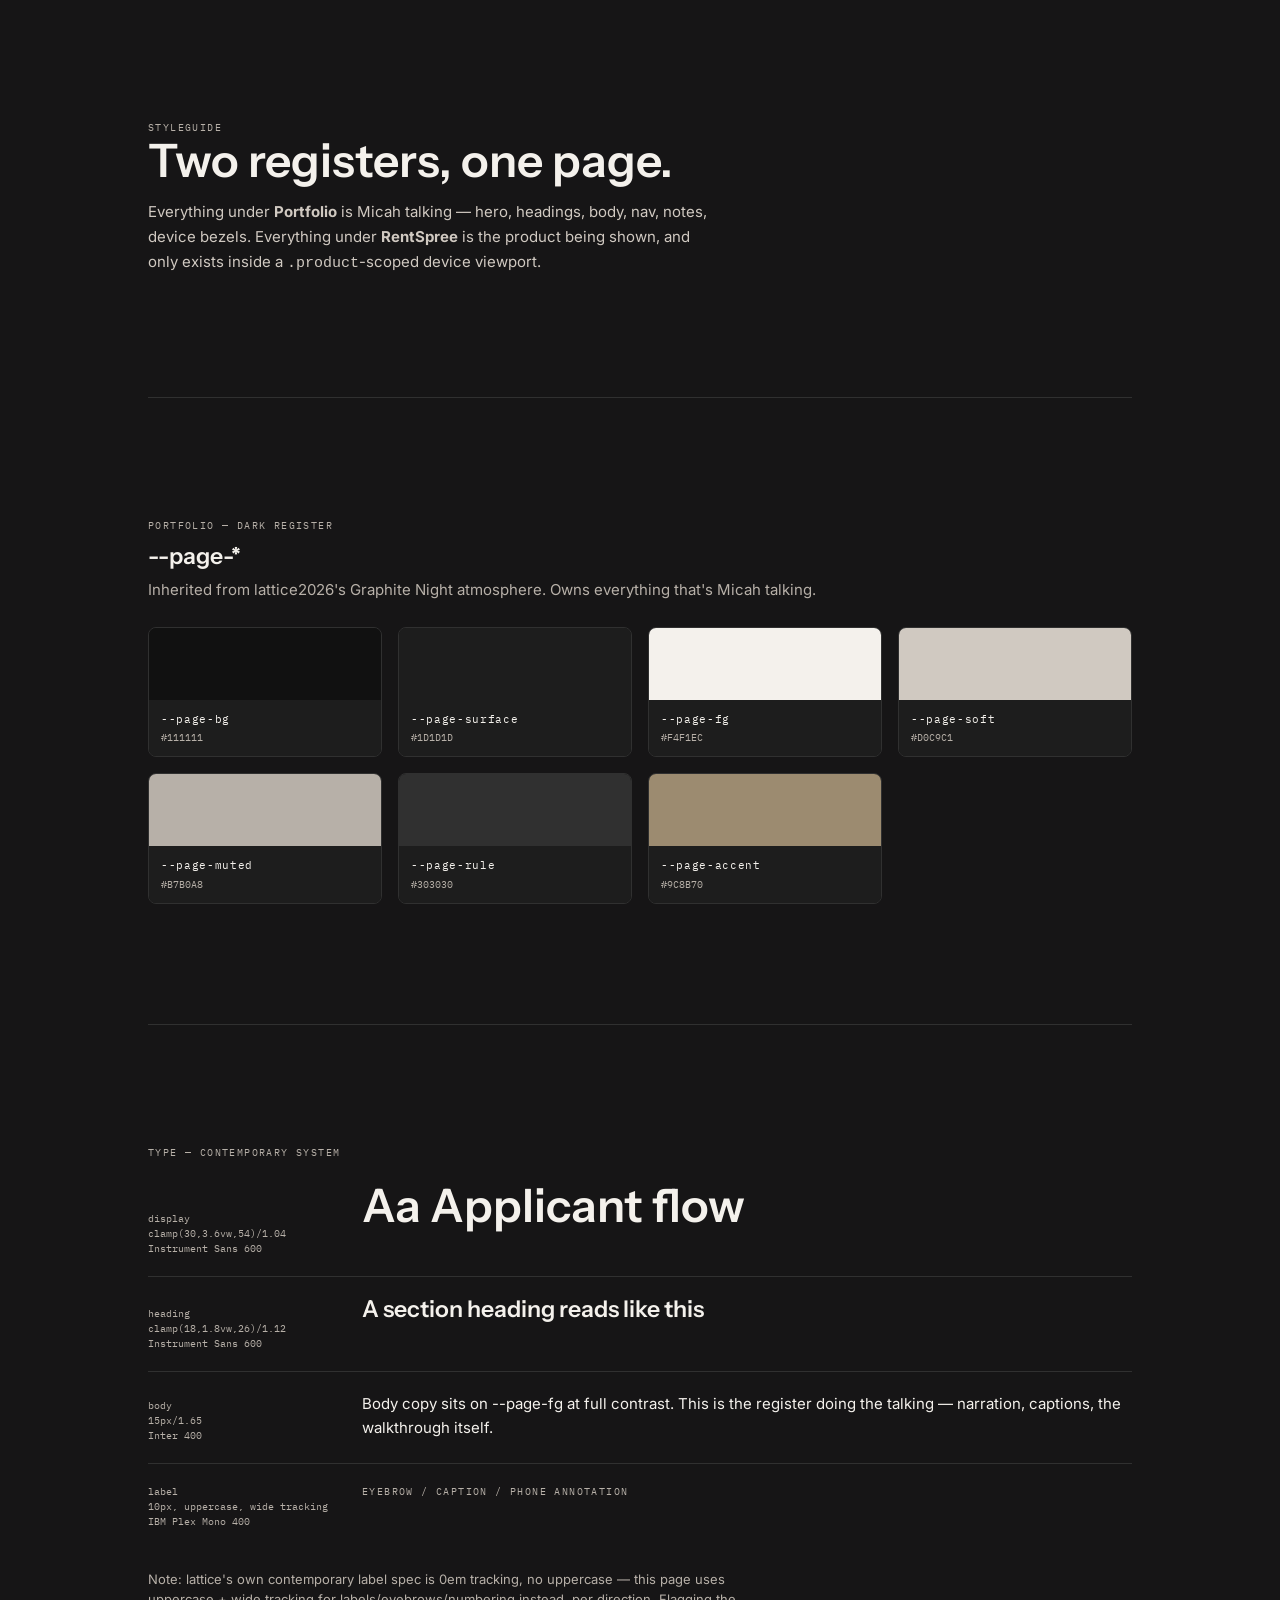
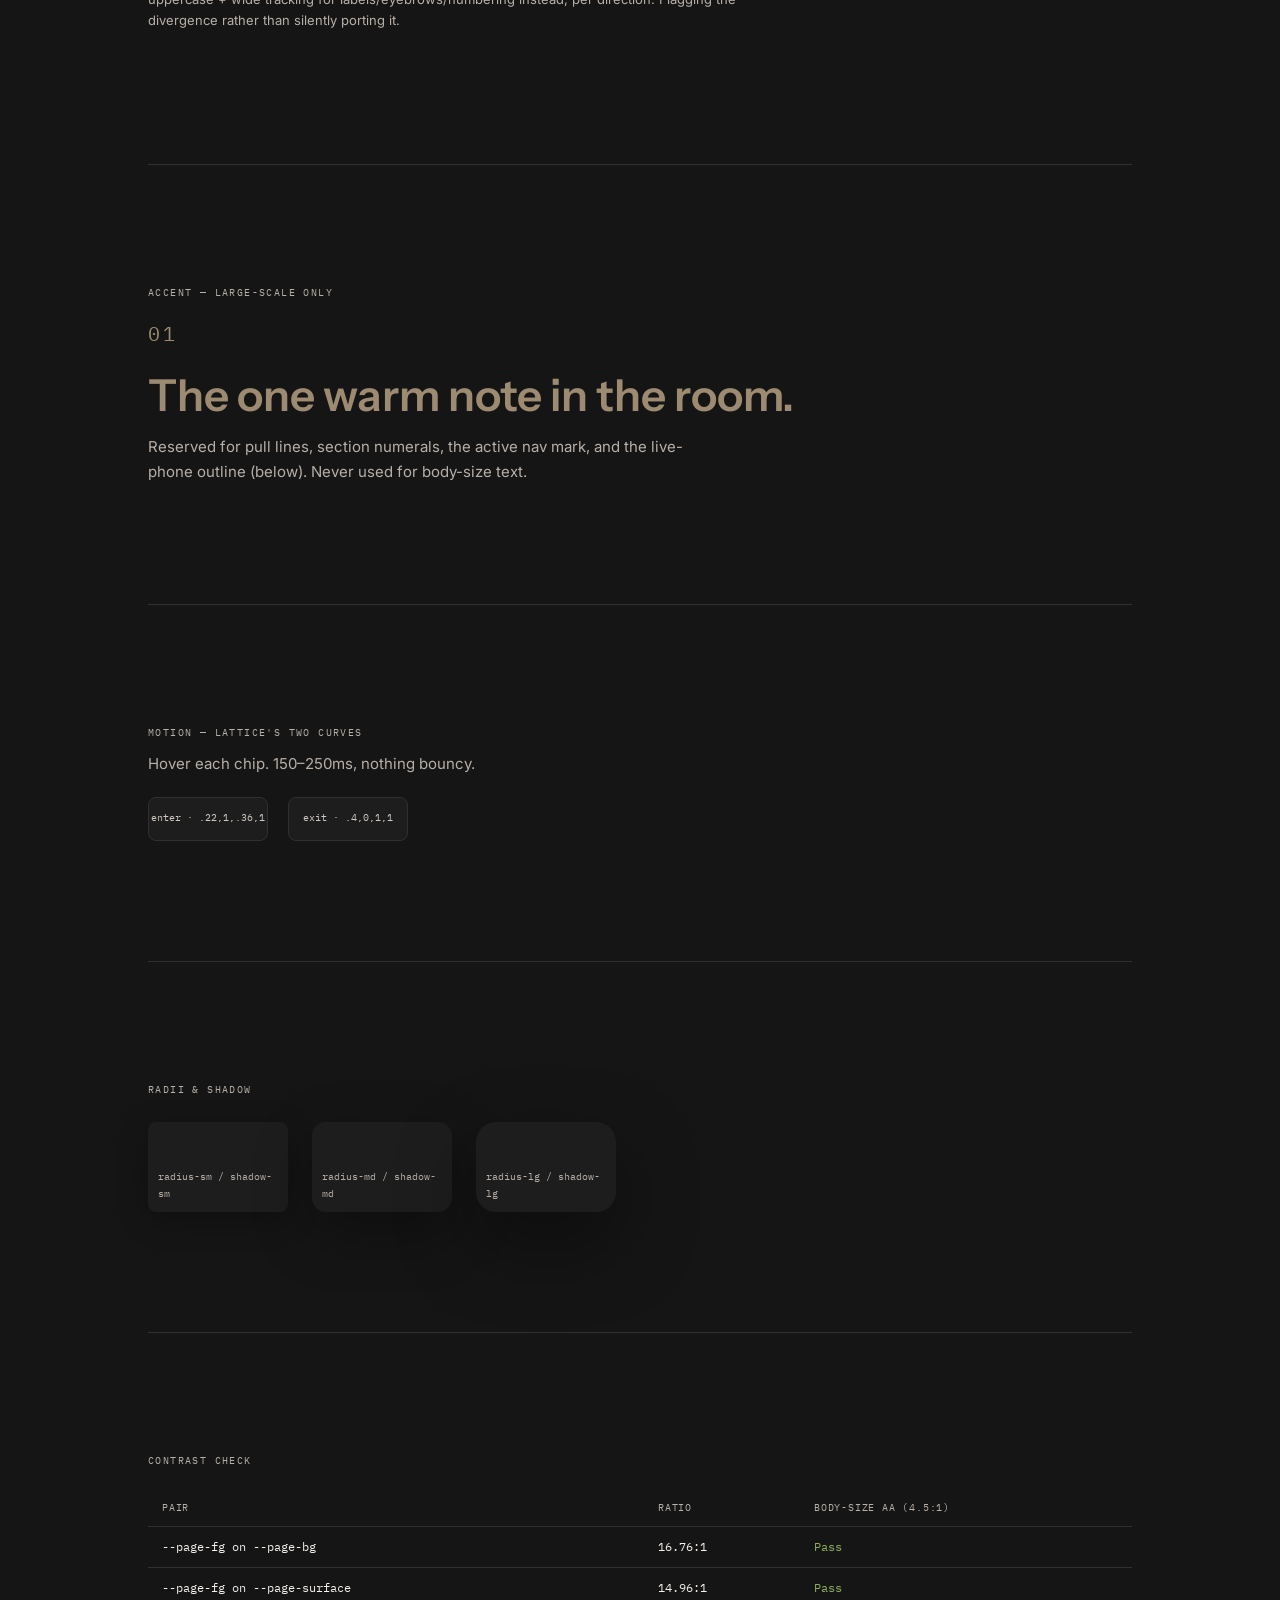
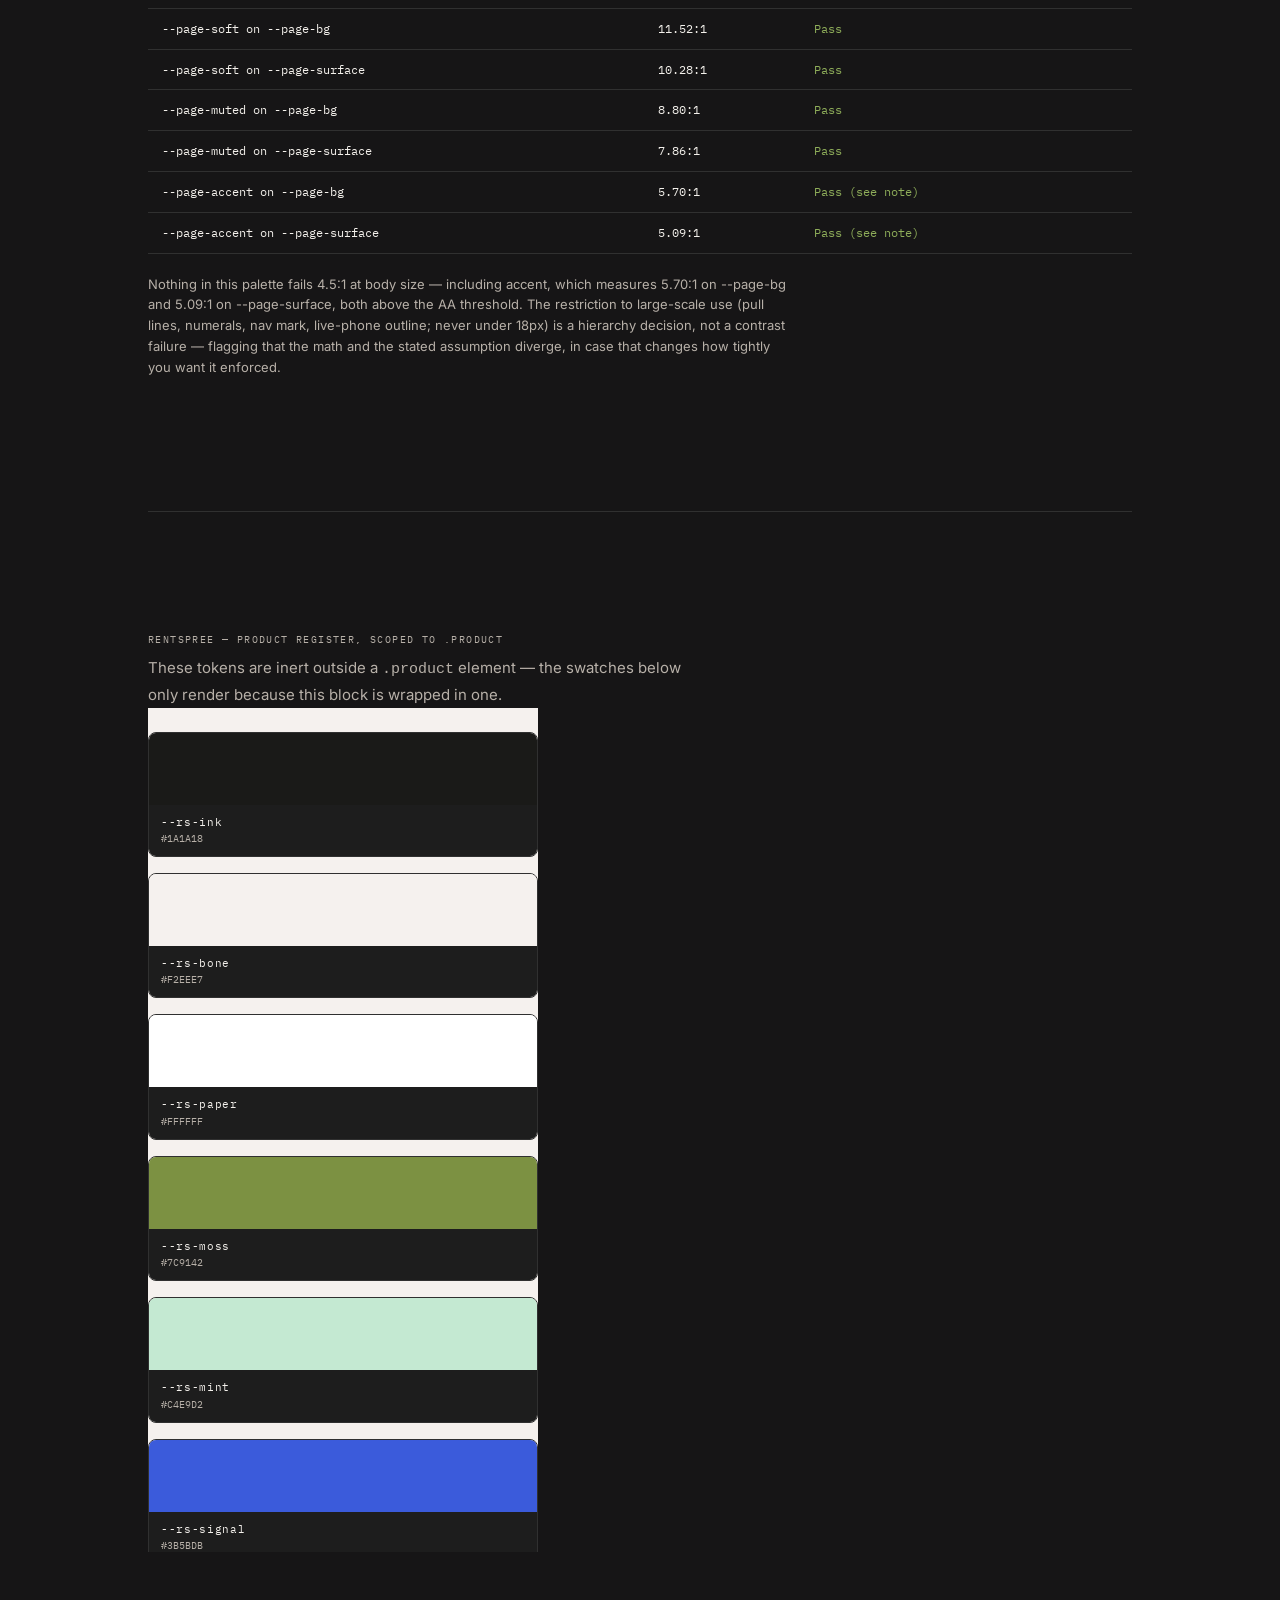
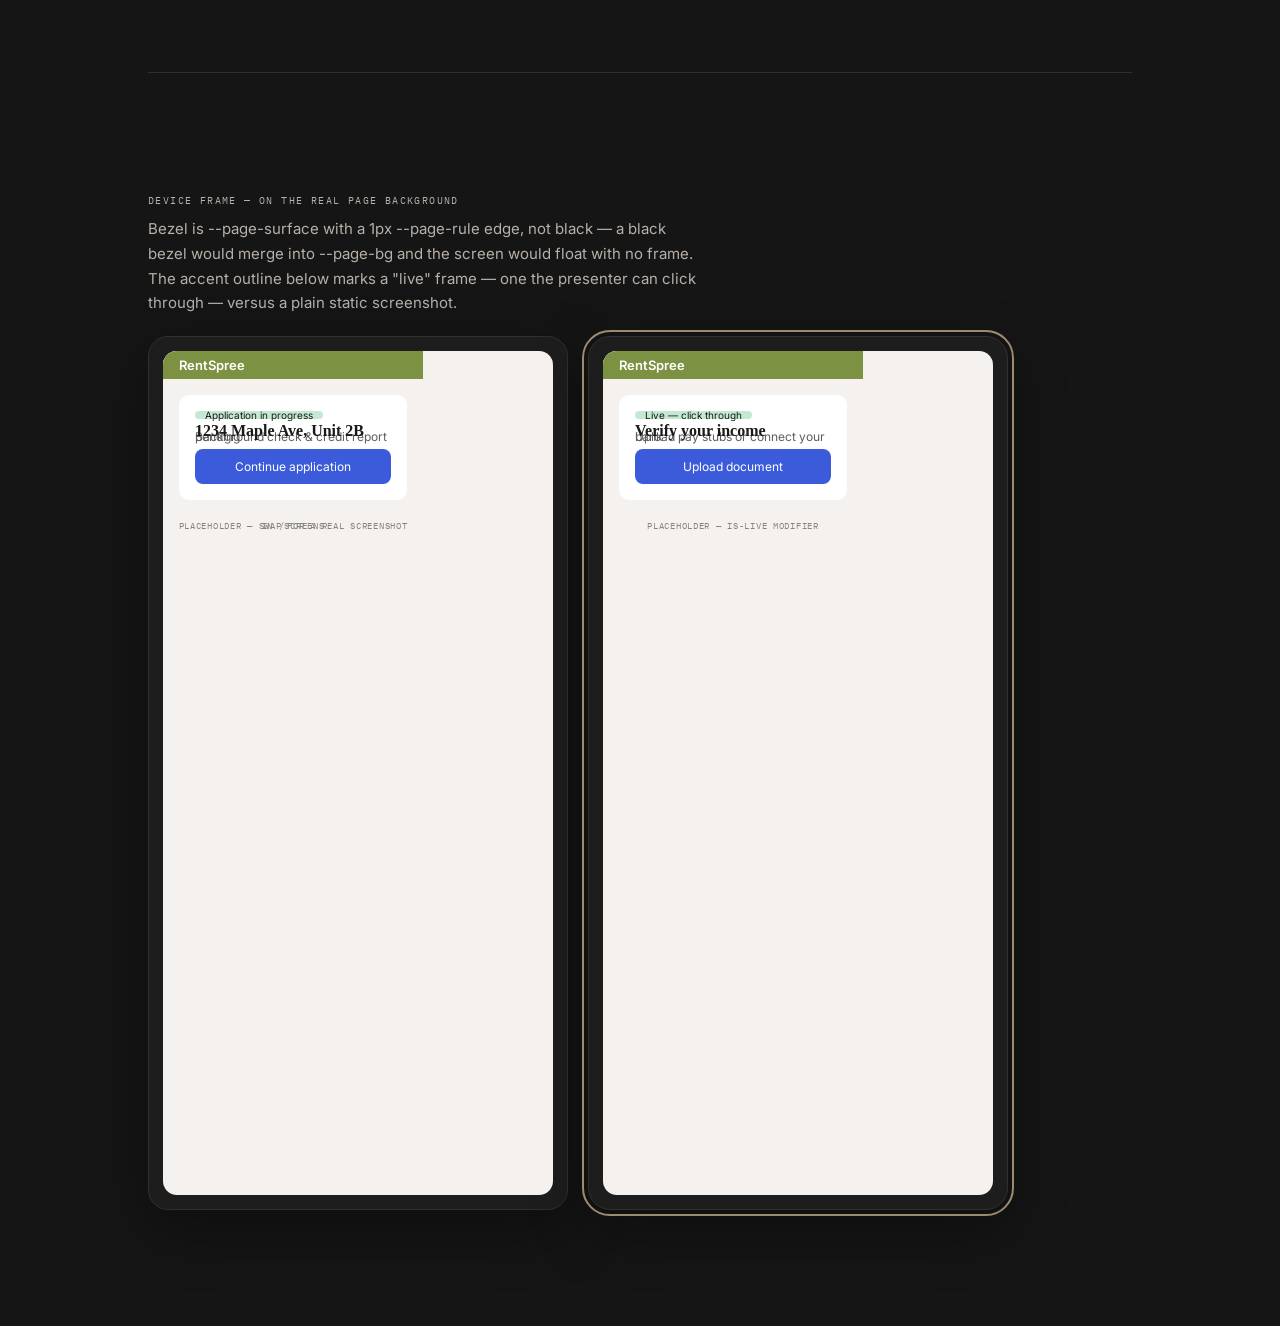
==== commit 46e9acb2: "Fix desktop bug pass: keyboard focus leaks, phone reset/state races, layout shift, overflow at 1100p" ====
--- a/styleguide/index.html
+++ b/styleguide/index.html
@@ -176,7 +176,7 @@
         <div class="sg-grid">
           <div class="sg-swatch"><div class="sg-swatch-color" style="background:var(--rs-ink);"></div><div class="sg-swatch-meta"><div class="name">--rs-ink</div><div class="hex">#1A1A18</div></div></div>
           <div class="sg-swatch"><div class="sg-swatch-color" style="background:var(--rs-bone);"></div><div class="sg-swatch-meta"><div class="name">--rs-bone</div><div class="hex">#F2EEE7</div></div></div>
-          <div class="sg-swatch"><div class="sg-swatch-color" style="background:var(--rs-paper); border-color: var(--page-rule);"></div><div class="sg-swatch-meta"><div class="name">--rs-paper</div><div class="hex">#FFFFFF</div></div></div>
+          <div class="sg-swatch"><div class="sg-swatch-color" style="background:var(--rs-paper); border-color: rgba(26, 26, 24, 0.12);"></div><div class="sg-swatch-meta"><div class="name">--rs-paper</div><div class="hex">#FFFFFF</div></div></div>
           <div class="sg-swatch"><div class="sg-swatch-color" style="background:var(--rs-moss);"></div><div class="sg-swatch-meta"><div class="name">--rs-moss</div><div class="hex">#7C9142</div></div></div>
           <div class="sg-swatch"><div class="sg-swatch-color" style="background:var(--rs-mint);"></div><div class="sg-swatch-meta"><div class="name">--rs-mint</div><div class="hex">#C4E9D2</div></div></div>
           <div class="sg-swatch"><div class="sg-swatch-color" style="background:var(--rs-signal);"></div><div class="sg-swatch-meta"><div class="name">--rs-signal</div><div class="hex">#3B5BDB</div></div></div>
--- a/css/styles.css
+++ b/css/styles.css
@@ -1,4 +1,4 @@
-@import url('https://fonts.googleapis.com/css2?family=Instrument+Sans:wght@300;400;500;600&family=IBM+Plex+Mono:ital,wght@0,300;0,400;0,500;1,300;1,400&family=Inter:wght@400;500;600&family=Newsreader:opsz,wght@6..72,400;6..72,500&family=Manrope:wght@400;500;600;700&display=swap');
+@import url('https://fonts.googleapis.com/css2?family=Instrument+Sans:wght@300;400;500;600&family=IBM+Plex+Mono:ital,wght@0,300;0,400;0,500;1,300;1,400&family=Inter:wght@300;400;500;600&family=Newsreader:opsz,wght@6..72,400;6..72,500&family=Manrope:wght@400;500;600;700&display=swap');
 
 /* ============================================================================
    APPLICANTS — design tokens
@@ -17,7 +17,7 @@
 :root {
   /* ── Portfolio register — inherited from lattice2026's Graphite Night
      atmosphere + contemporary type system. This is the hand. ───────────── */
-  --page-bg:      #111111;
+  --page-bg:      #161516;
   --page-surface: #1D1D1D;
   --page-fg:      #F4F1EC;
   --page-soft:    #D0C9C1;
@@ -55,6 +55,15 @@
   --duration-base: 200ms;
   --duration-slow: 250ms;
 
+  /* ── Reveal timing — scroll-triggered fade/rise speeds. Separate scale
+     from the UI-motion durations above (those are for hover/interaction,
+     150–250ms); reveals are content entering on scroll, so they run longer.
+     Medium is the default every .reveal section uses; fast is defined for
+     future use, not applied anywhere yet. */
+  --reveal-fast:   250ms;
+  --reveal-medium: 400ms;
+  --reveal-slow:   700ms;
+
   /* ── Radii — 8–20px band, same as lattice's chrome ───────────────────── */
   --radius-sm: 8px;
   --radius-md: 14px;
@@ -69,6 +78,18 @@
   --content-max: 1080px;
   --gutter: clamp(20px, 6vw, 48px);
   --space-section: clamp(64px, 10vw, 120px);
+
+  /* ── Hero signature palette — scoped exception to the one-accent rule
+     above. The character-scramble in js/hero.js is a single deliberate
+     flourish, not part of the page's restrained chrome, so it gets its own
+     small saturated set (ported from the source CodePen) instead of cycling
+     through the neutral --page-* ramp, which read as colorless against
+     --page-bg. Used nowhere outside js/hero.js. */
+  --hero-spark-1: #85AF00; /* moss/chartreuse */
+  --hero-spark-2: #FFCC00; /* signal yellow */
+  --hero-spark-3: #FB9CFD; /* magenta pink */
+  --hero-spark-4: #A19BFF; /* periwinkle */
+  --hero-spark-5: #FF4C00; /* orange-red */
 }
 
 /* ── RentSpree register — the product being demoed. Scoped to `.product`
@@ -146,6 +167,7 @@
   font-weight: var(--weight-display);
   color: var(--page-fg);
   margin: 0;
+  text-wrap: balance;
 }
 .heading {
   font-family: var(--font-heading);
@@ -207,10 +229,25 @@
   padding-top: 0;
   padding-bottom: 0;
 }
+/* Arc two's 3-up split (text | phone | notes) needs more breathing room than
+   the 1080px reading column gives a single block of prose — widened just for
+   this section so the three tracks aren't cramped. */
+#arc-2 .wrap { max-width: 1407px; }
+
+/* Thesis breaks out of the centered reading column on desktop — the collage's
+   bleed only reads as "full width" if the section actually is, hugging the
+   left edge instead of sitting in a centered 1080px box with dead space on
+   both sides. Right edge keeps the normal gutter so the bled screens still
+   have a soft landing rather than touching the viewport edge. Desktop-only:
+   below 1000px .split stacks to a single column and the standard centered
+   wrap reads better than a 30px-narrow left margin. */
+@media (min-width: 1000px) {
+  #thesis .wrap { max-width: none; padding-left: 30px; padding-right: var(--gutter); }
+}
 
 /* ── Device frame / bezel ─────────────────────────────────────────────────
    Bezel goes lighter than the page, not darker: a black bezel would merge
-   into #111111 and the phone would read as a floating rectangle instead of
+   into --page-bg and the phone would read as a floating rectangle instead of
    a lit panel. --page-surface + a 1px --page-rule edge keeps the frame
    legible against the page while still reading as part of the dark register. */
 .device-frame {
@@ -233,7 +270,7 @@
 }
 
 /* ── Hero — character-scramble stack ──────────────────────────────────────
-   No field of its own (the page is already #111111) — weight comes from
+   No field of its own (the page is already --page-bg) — weight comes from
    scale and emptiness. SplitText/scramble wiring lives in js/hero.js. ────── */
 .title {
   min-height: 100vh;
@@ -284,11 +321,11 @@
 .reveal {
   opacity: 0;
   transform: translateY(24px);
-  transition: opacity .4s var(--ease-enter), transform .4s var(--ease-enter);
+  transition: opacity var(--reveal-medium) var(--ease-enter), transform var(--reveal-medium) var(--ease-enter);
 }
 .reveal.is-visible { opacity: 1; transform: translateY(0); }
 @media (prefers-reduced-motion: reduce) {
-  .reveal { opacity: 1; transform: none; transition: none; }
+  .reveal, .closing-block { opacity: 1; transform: none; transition: none; }
 }
 
 /* ── Sticky hairline bar — hidden while #hero is in view ─────────────────── */
@@ -385,15 +422,57 @@
 
 /* ── Section content patterns ──────────────────────────────────────────── */
 .eyebrow { display: none; }
-.section-headline { margin: 0 0 20px; max-width: 780px; }
-.section-body { font-family: var(--font-body); font-size: 15px; line-height: 1.75; color: var(--page-soft); max-width: 620px; margin: 0; }
+.section-headline {
+  margin: 0 0 20px;
+  max-width: 780px;
+  font-family: var(--font-body);
+  font-weight: 500;
+  font-size: 38px;
+  line-height: 1.15;
+  letter-spacing: -0.01em;
+}
+.section-body { font-family: var(--font-body); font-weight: 300; font-size: 16px; line-height: 1.6; color: var(--page-soft); max-width: 620px; margin: 0; }
 .section-body + .section-body { margin-top: 16px; }
 
-.split { display: grid; grid-template-columns: 1fr; gap: 48px; align-items: start; }
-@media (min-width: 1000px) { .split { grid-template-columns: 1fr 1fr; gap: 64px; } }
+/* ── Thesis intro — text + phone as one centered bundle, not a full-width
+   two-column split. Only usage of .split/.split-visual on the page. ────── */
+.split { display: flex; flex-direction: column; align-items: center; gap: 48px; }
+.split-text { max-width: 500px; }
 .split-visual { display: flex; justify-content: center; }
 @media (min-width: 1000px) {
-  .split-visual { justify-content: flex-start; align-items: flex-end; padding-top: 10vh; }
+  .split { flex-direction: row; justify-content: flex-end; align-items: center; gap: 64px; }
+  .split-visual { justify-content: flex-start; }
+}
+
+/* ── Thesis collage — flat PNG composite, not a live still-mount, all three
+   full screens at the same width with no clipping. Applications sits left,
+   in flow; the other two stack to its right at the same scale, taken clean
+   out of flow (position:absolute) and centered on the row, so their combined
+   height — taller than one screen — spills past the row's own box into the
+   hero/diagnosis whitespace above and below rather than being cropped to fit
+   it. z-index keeps that overflow paint on top of the neighboring sections
+   it bleeds into. PNGs are pre-masked to the phone's rounded silhouette on a
+   transparent ground, so drop-shadow (not box-shadow) reads as "lifted". ── */
+.collage-figure { display: flex; flex-direction: column; align-items: center; gap: 16px; min-width: 0; }
+.thesis-collage {
+  --collage-w: 520px;
+  --collage-fit: min(1, calc((100vw - 2 * var(--gutter)) / var(--collage-w)));
+  position: relative;
+  z-index: 5;
+  display: flex;
+  align-items: center;
+  width: var(--collage-w);
+  zoom: var(--collage-fit);
+}
+.thesis-collage img { display: block; width: 250px; flex-shrink: 0; filter: drop-shadow(var(--shadow-lg)); }
+.collage-stack {
+  position: absolute;
+  left: 270px;
+  top: 50%;
+  transform: translateY(-50%);
+  display: flex;
+  flex-direction: column;
+  gap: 20px;
 }
 
 .moment { padding: 40px 0; }
@@ -404,7 +483,43 @@
 }
 .moment-layout { display: grid; grid-template-columns: 1fr; gap: 40px; align-items: start; }
 @media (min-width: 1000px) { .moment-layout { grid-template-columns: auto 1fr; gap: 64px; } }
+@media (min-width: 1000px) {
+  /* Arc two's review moment is a centered 3-up bundle — text | phone |
+     notes — not a grid stretched to fill the wrap. justify-content:center
+     centers the whole group in the browser the same way .split does for
+     the thesis intro; align-items:stretch (flex's default, made explicit
+     here) lets the text column reach the row's full height so its
+     follow-up paragraph sits low, near the phone/notes' natural bottom —
+     phone-figure and notes stay visually top-anchored since neither of them
+     stretches its own children, just the empty track space below them. */
+  #review-layout {
+    display: flex;
+    flex-wrap: wrap; /* natural widths sum to ~1300px — doesn't clear 1080's
+      content-max until a genuinely wide viewport. Wrapping (rather than
+      shrinking) keeps every piece at its true size down through 1100px;
+      it only costs the "stretch" row-height match between columns once
+      notes drops to its own line, which is a fair trade for never
+      squeezing the phone or scrolling the page sideways. */
+    justify-content: center;
+    align-items: stretch;
+    gap: 28px;
+  }
+  /* Flexbox's default shrink was squeezing the phone (no intrinsic
+     min-width of its own to resist with) down to ~343px instead of its
+     true ~414px zoomed size, even with room to spare elsewhere — pin all
+     three to their natural sizes so the row's real width is just their sum,
+     centered as-is rather than fought over. */
+  #review-layout > * { flex-shrink: 0; }
+  .moment-text { max-width: 480px; }
+}
 .moment-hairline { border-top: 1px solid var(--page-rule); margin: 8px 0 0; }
+.moment-text { display: flex; flex-direction: column; justify-content: space-between; gap: 32px; }
+.moment-followup { margin-top: 20px; }
+
+.moment-title {
+  font-family: var(--font-heading); font-weight: 600; font-size: clamp(20px, 2.4vw, 28px);
+  line-height: 1.15; color: var(--page-fg); margin: 0 0 16px; text-wrap: balance;
+}
 
 .notes { list-style: none; margin: 0; padding: 0; display: flex; flex-direction: column; gap: 18px; max-width: 360px; }
 .notes li { display: flex; gap: 14px; font-family: var(--font-body); font-size: 13px; line-height: 1.75; color: var(--page-soft); }
@@ -423,7 +538,7 @@
 /* ── Pull line / pull quote ────────────────────────────────────────────── */
 .pull-quote {
   font-family: var(--font-heading); font-weight: 500; font-size: clamp(26px, 4.2vw, 46px);
-  line-height: 1.28; color: var(--page-accent); margin: 0; max-width: 780px;
+  line-height: 1.28; color: var(--page-accent); margin: 0; max-width: 780px; text-wrap: balance;
 }
 
 /* ── Divider strip — small type, no heading ───────────────────────────────
@@ -440,21 +555,94 @@
   max-width: 680px; margin: 0;
 }
 
-/* ── Closing card ──────────────────────────────────────────────────────── */
-.closing-card {
-  background: var(--page-surface); border: 1px solid var(--page-rule); border-radius: var(--radius-lg);
-  padding: 32px; max-width: 620px;
-}
-.closing-card p { font-family: var(--font-body); font-size: 14px; line-height: 1.8; color: var(--page-soft); margin: 0; }
-
-.still-list { list-style: none; margin: 0; padding: 0; display: flex; flex-direction: column; gap: 14px; max-width: 640px; }
-.still-list li { font-family: var(--font-body); font-size: 14px; line-height: 1.7; color: var(--page-soft); padding-left: 20px; position: relative; }
-.still-list li::before { content: '—'; position: absolute; left: 0; color: var(--page-muted); }
+/* ── Pull moment — a large stated outcome with one highlighted clause, in
+   place of a plain boxed card. The eyebrow stays in the standard muted
+   .label register rather than --page-accent: accent stays reserved for the
+   highlighted clause below, the only piece here large enough to clear the
+   "never under 18px" accent-discipline floor (see the note up near
+   --page-accent's definition). */
+.pull-moment { max-width: 925px; margin: 0 auto; }
+.pull-moment-eyebrow { margin: 0 0 16px; }
+.pull-moment-statement {
+  font-family: var(--font-heading); font-weight: 500;
+  font-size: clamp(22px, 3vw, 34px); line-height: 1.35;
+  color: var(--page-fg); margin: 0; text-wrap: balance;
+}
+.pull-moment-highlight { color: var(--page-accent); }
+
+/* ── Close — left-aligned text column with the hand-with-phone photo
+   overlapping on the right, the only raster image on the page, reserved
+   for this final beat. Widened past the standard reading column since the
+   text column + a wide photo need more room than a single reading column.
+   Below 1100px the composition doesn't hold up at any reasonable size, so
+   it just stacks in document order — text column, then photo. ─────────── */
+#close .wrap { max-width: 1482px; }
+
+.closing-composite { display: flex; flex-direction: column; align-items: center; gap: 48px; }
+.closing-text-col { display: flex; flex-direction: column; align-items: center; gap: 48px; }
+.closing-block { max-width: 480px; }
+.closing-block .section-headline { max-width: none; }
+
+.closing-image {
+  width: min(100%, 747px);
+  aspect-ratio: 1110 / 1417;
+  background-image: url('../img/closing.jpg');
+  background-size: cover;
+  background-position: center;
+  /* --page-bg (#161516) was picked to match this photo's own near-black
+     background almost exactly, so the edge is already close to invisible —
+     the fade is just insurance against the last bit of compression noise. */
+  -webkit-mask-image: radial-gradient(ellipse 70% 65% at center, black 60%, transparent 100%);
+          mask-image: radial-gradient(ellipse 70% 65% at center, black 60%, transparent 100%);
+}
+
+@media (min-width: 1100px) {
+  /* Text column (460) + photo (747), pulled 30px closer than the initial
+     22px gap — gap can't go negative in CSS, so the photo instead carries
+     an 8px negative margin, landing it slightly under the text column's
+     edge. Centered as that tight pair within the wider 1482px wrap, same
+     justify-content:center pattern as .split above, rather than stretched
+     to the wrap's full width. */
+  .closing-composite { display: flex; flex-direction: row; justify-content: center; align-items: flex-start; gap: 0; }
+  /* Text (460) + photo (747) sum past 1080's content-max as soon as the
+     gutters come off a narrow-ish desktop — at 1100px there's only ~1000px
+     to work with, ~200px short. flex-shrink:0 on both used to just run the
+     row off the edges. Letting them shrink (default flex-shrink:1, weighted
+     by their basis) splits that deficit proportionally instead, so they
+     scale down together and settle back at their true 460/747 once the
+     viewport actually has room — no separate narrow-desktop layout needed. */
+  .closing-text-col {
+    align-items: flex-start; gap: 64px; flex: 0 1 460px; min-width: 300px;
+  }
+  .closing-block { max-width: none; }
+  .closing-block .section-headline { font-size: 32px; }
+  .closing-image { flex: 0 1 747px; min-width: 400px; margin-left: -8px; }
+
+  /* ── Build-in — desktop only. The wrap's usual single whole-section fade
+     (.reveal above) is neutralized here; .closing-composite carries that
+     same reveal/is-visible wiring instead, purely as a trigger — it stays
+     visually inert itself, and each block fades in on its own delay once
+     it fires, so the three blocks arrive as a sequence rather than at once.
+     Below this breakpoint the composition doesn't hold, so the plain
+     whole-wrap fade from .reveal is left alone as-is. ────────────────── */
+  #close .wrap.reveal,
+  .closing-composite.reveal {
+    opacity: 1; transform: none; transition: none;
+  }
+  .closing-block {
+    opacity: 0;
+    transform: translateY(20px);
+    transition: opacity var(--reveal-slow) var(--ease-enter), transform var(--reveal-slow) var(--ease-enter);
+  }
+  .closing-composite.is-visible .closing-text-col .closing-block:nth-child(1) { opacity: 1; transform: none; }
+  .closing-composite.is-visible .closing-text-col .closing-block:nth-child(2) { opacity: 1; transform: none; transition-delay: .3s; }
+  .closing-composite.is-visible .closing-text-col .closing-block:nth-child(3) { opacity: 1; transform: none; transition-delay: .6s; }
+}
 
 /* ── Footer ────────────────────────────────────────────────────────────── */
 .site-footer {
   display: flex; flex-wrap: wrap; gap: 8px 24px; justify-content: space-between; align-items: baseline;
-  padding: 40px var(--gutter) 96px; border-top: 1px solid var(--page-rule);
+  padding: 40px var(--gutter) 48px; border-top: 1px solid var(--page-rule);
   font-family: var(--font-label); font-size: 11px; letter-spacing: 0.06em; color: var(--page-muted);
 }
 .site-footer a { color: var(--page-soft); text-decoration: underline; text-underline-offset: 3px; }
@@ -519,7 +707,13 @@
 .phone-caption, .still-caption {
   font-family: var(--font-body); font-size: 13px; line-height: 1.6; color: var(--page-soft);
   text-align: center; max-width: 340px; margin: 0;
-}
+  transition: opacity var(--duration-base) ease;
+}
+/* Interaction captions like arc-3's "Pay to follow the application..." only
+   need to instruct once — js/payment-flow.js hides it after the first
+   rs-navigate and restores it on Reset. Opacity only (not display:none) so
+   the figure's height doesn't jump when it disappears. */
+.phone-caption.is-hidden { opacity: 0; }
 
 .phone-controls { display: flex; align-items: center; gap: 14px; }
 .phone-reset {
